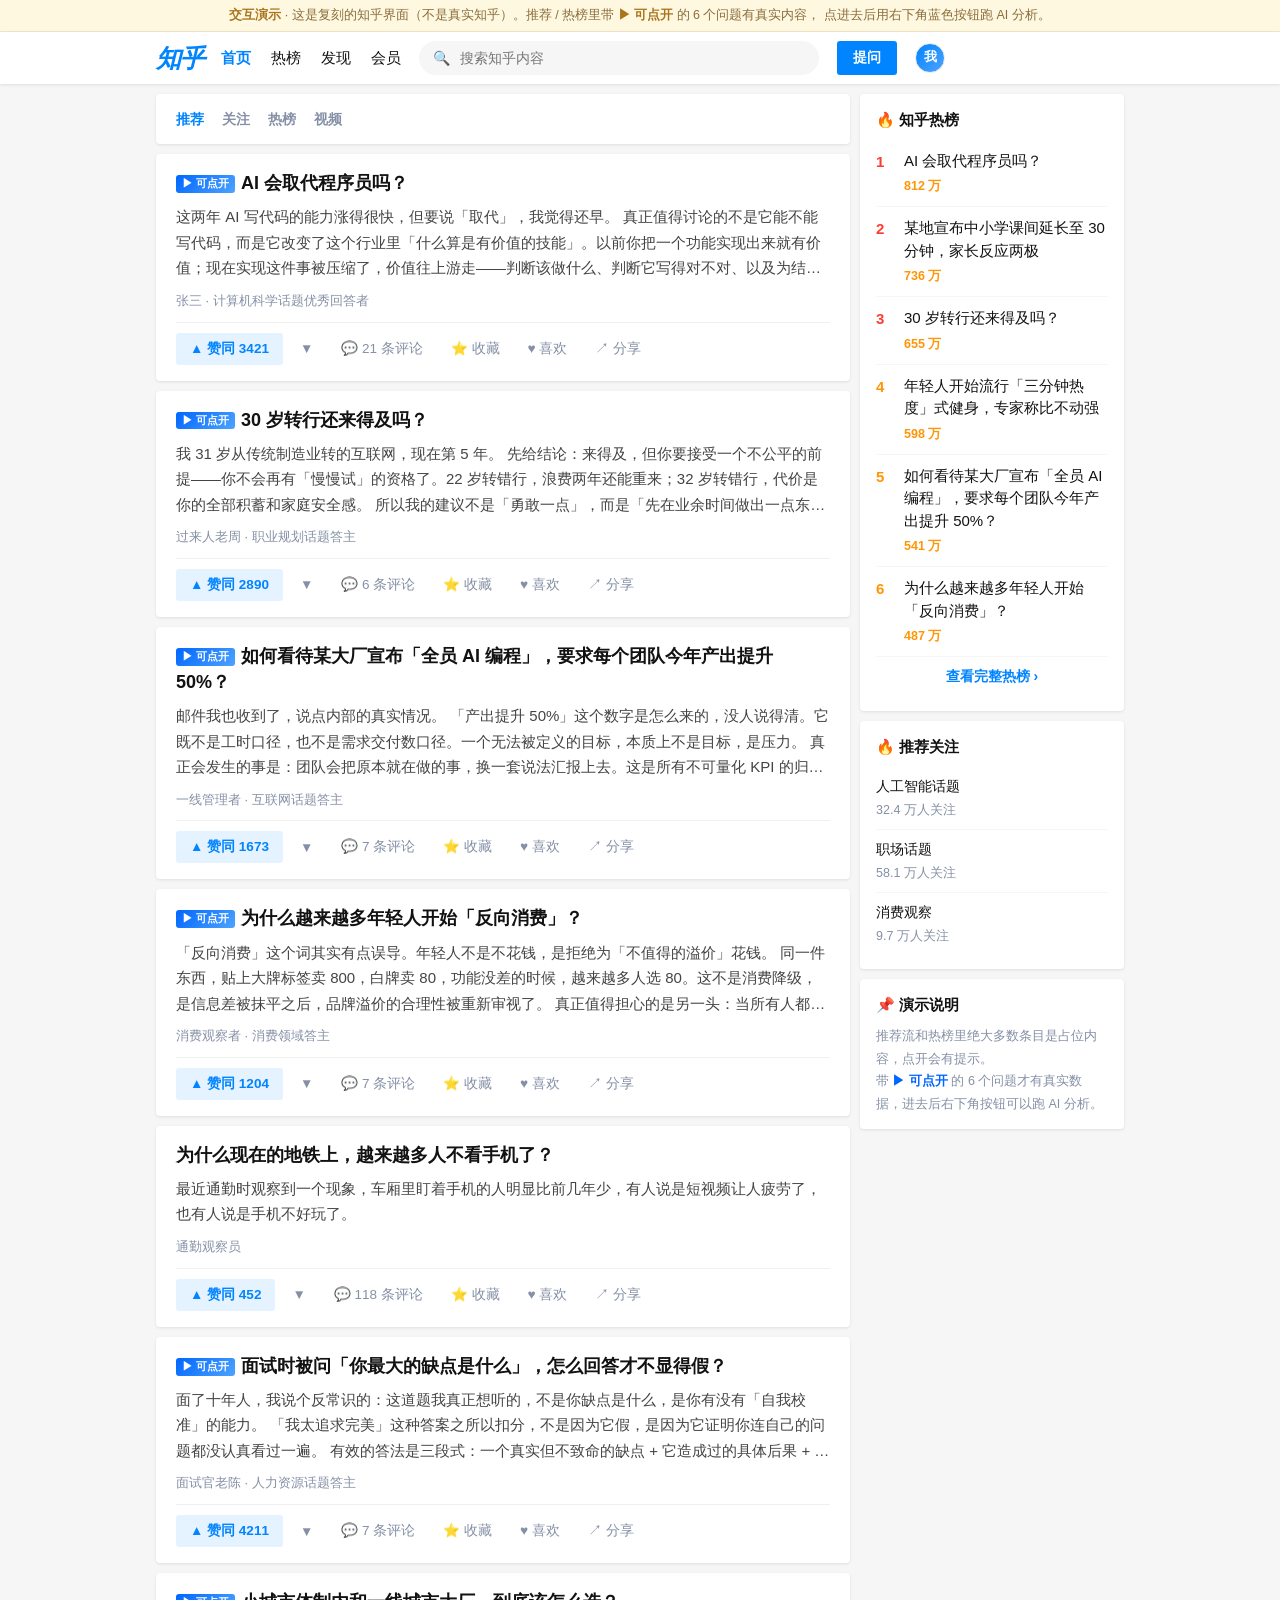
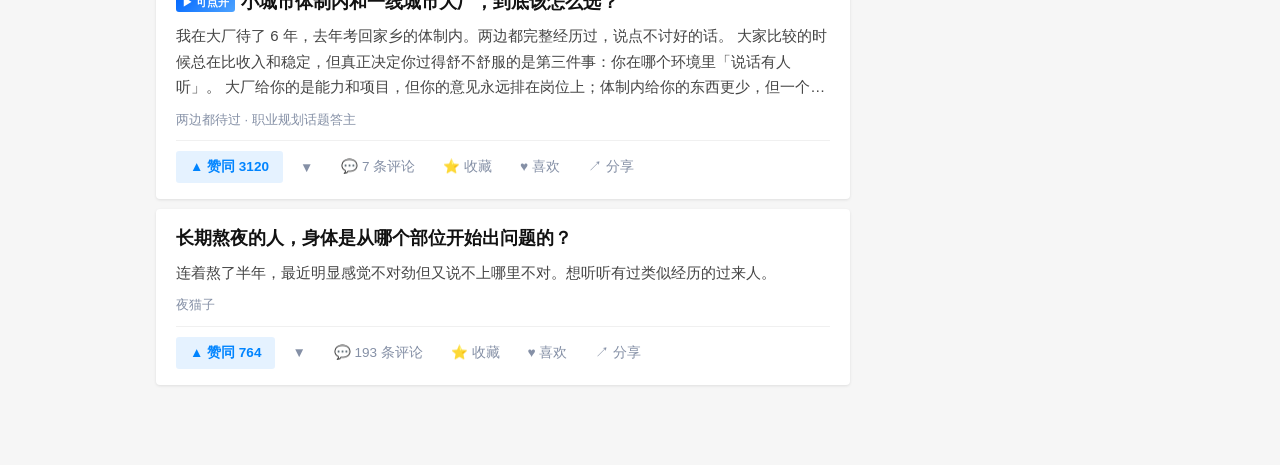
==== backend/demo.html @ 8d7162e5 "犀利评手 · 知乎评论攻防台 浏览器扩展 + FastAPI 后端：在知乎页面上逐条分析评论的立场/意思/推理链/逻辑漏洞， 并给出立场比例条、争论焦点、相关帖子推荐、思维导图、写评论实时润色。  -" ====
<!DOCTYPE html>
<!--
  ⚔️ 犀利评手 · 线上 Demo（复刻知乎界面）

  这一页同时干两件事，别搞混：

  1) 【交作品的公网 Demo】评委不用装扩展，打开链接就能点。
     页面自带全部样式和按钮，右下角 FAB 是五个功能的入口。
  2) 【本地联调的靶子】DOM 结构照着真知乎搭（CommentItem / data-id /
     RichContent / QuestionHeader-title），让扩展抓取走真知乎同一条路径。

  ★ 接口走同源相对路径（API = ""）★
     本地  http://localhost:8000/demo
     线上  https://你的域名/demo
     同一份代码，换域名不用改。

  ★ 结构 ★
     导航栏 → 路由：#/ 推荐  #/hot 热榜  #/discover 发现  #/vip 会员  #/q/<id> 详情
     推荐流和热榜里绝大多数条目是「演示桩」，点开会提示；
     只有 3 条（带 ▶ 标）有真实内容，能跑完整的 AI 分析流程。

  部署见「使用说明.md · 十二、把 Demo 挂到公网」。
-->
<html lang="zh-CN">
<head>
<meta charset="utf-8">
<meta name="viewport" content="width=device-width, initial-scale=1">
<title>知乎 - 有问题，就会有答案</title>
<style>
/* ═══════════════ 基础 ═══════════════ */
*{box-sizing:border-box}
body{margin:0;background:#f6f6f6;color:#121212;
  font:15px/1.6 -apple-system,BlinkMacSystemFont,"Helvetica Neue","PingFang SC","Microsoft YaHei",sans-serif}
a{color:inherit;text-decoration:none}
button{font-family:inherit}
::selection{background:#d6e8ff}

/* ═══════════════ 演示横幅 ═══════════════ */
.demo-banner{background:#fff8e1;color:#8a6d3b;font-size:12.5px;padding:6px 16px;
  border-bottom:1px solid #f0e6c8;text-align:center;line-height:1.5}
.demo-banner b{color:#a9741b}

/* ═══════════════ 顶部导航 ═══════════════ */
.zh-nav{position:sticky;top:0;z-index:900;background:#fff;box-shadow:0 1px 3px rgba(18,18,18,.1)}
.zh-nav-in{max-width:1000px;margin:0 auto;height:52px;display:flex;align-items:center;gap:18px;padding:0 16px}
.zh-logo{font-size:25px;font-weight:800;color:#0084ff;letter-spacing:-1.5px;cursor:pointer;
  font-style:italic;flex:0 0 auto;user-select:none}
.zh-tabs{display:flex;gap:20px;font-size:15px;flex:0 0 auto}
.zh-tabs a{color:#121212;padding:2px 0;cursor:pointer;white-space:nowrap}
.zh-tabs a:hover{color:#0084ff}
.zh-tabs a.on{color:#0084ff;font-weight:600}
.zh-search{flex:1 1 auto;max-width:400px;display:flex;align-items:center;gap:8px;
  background:#f6f6f6;border-radius:999px;padding:0 14px;height:34px;min-width:0}
.zh-search input{border:none;background:none;outline:none;flex:1;font-size:14px;
  font-family:inherit;min-width:0;color:#121212}
.zh-search .zh-mag{color:#8590a6;font-size:14px;flex:0 0 auto}
.zh-ask{flex:0 0 auto;padding:0 16px;height:34px;border:none;border-radius:3px;
  background:#0084ff;color:#fff;font-size:14px;font-weight:600;cursor:pointer}
.zh-ask:hover{background:#0077e6}
.zh-me{flex:0 0 auto;width:30px;height:30px;border-radius:50%;border:1px solid #ebebeb;
  background:linear-gradient(135deg,#0084ff,#4da3ff);color:#fff;font-size:13px;font-weight:600;
  display:flex;align-items:center;justify-content:center;cursor:pointer}

/* ═══════════════ 两栏布局 ═══════════════ */
.zh-main{max-width:1000px;margin:10px auto 70px;display:flex;gap:10px;
  padding:0 16px;align-items:flex-start}
.zh-content{flex:0 0 694px;max-width:694px;min-width:0}
.zh-side{flex:1 1 auto;min-width:0;position:sticky;top:62px}
@media(max-width:900px){
  .zh-main{flex-direction:column;padding:0 10px;margin-top:8px}
  .zh-content{flex:1 1 auto;max-width:none;width:100%}
  .zh-side{position:static;width:100%}
  .zh-tabs{display:none}
  .zh-search{max-width:none}
}

/* ═══════════════ 通用卡片 ═══════════════ */
.zh-card{background:#fff;border-radius:4px;box-shadow:0 1px 3px rgba(18,18,18,.1);
  margin-bottom:10px;overflow:hidden}
.zh-card-pad{padding:16px 20px}

/* ═══════════════ 问题详情头 ═══════════════ */
.zh-qhead{padding:20px 22px}
.QuestionHeader-title{margin:0;font-size:22px;font-weight:600;line-height:1.4}
.zh-qtags{margin-top:12px;display:flex;gap:8px;flex-wrap:wrap;align-items:center}
.zh-tag{background:#eef3f9;color:#4a7ab5;font-size:12px;padding:3px 9px;border-radius:3px;
  cursor:pointer}
.zh-tag:hover{background:#e2ecf8}
.zh-qbtns{margin-top:16px;display:flex;gap:10px;align-items:center;flex-wrap:wrap}
.zh-btn-blue{background:#0084ff;color:#fff;border:none;border-radius:3px;
  padding:8px 18px;font-size:14px;font-weight:600;cursor:pointer}
.zh-btn-blue:hover{background:#0077e6}
.zh-btn-ghost{background:rgba(0,132,255,.1);color:#0084ff;border:1px solid #0084ff;
  border-radius:3px;padding:8px 18px;font-size:14px;font-weight:600;cursor:pointer}
.zh-btn-ghost:hover{background:rgba(0,132,255,.18)}
.zh-btn-plain{background:#fff;color:#8590a6;border:1px solid #ebebeb;border-radius:3px;
  padding:8px 18px;font-size:14px;cursor:pointer}
.zh-bar{display:flex;gap:18px;margin-top:14px;padding-top:12px;border-top:1px solid #f0f0f0;
  font-size:13px;color:#8590a6;flex-wrap:wrap}
.zh-bar b{color:#121212;font-weight:600}

/* ═══════════════ 回答 ═══════════════ */
.zh-author{display:flex;align-items:center;gap:9px}
.zh-a-avatar{width:38px;height:38px;border-radius:50%;flex:0 0 38px;
  background:linear-gradient(135deg,#0084ff,#4da3ff);color:#fff;
  display:flex;align-items:center;justify-content:center;font-weight:600;font-size:15px}
.zh-a-meta{min-width:0}
.zh-a-name{font-size:15px;font-weight:600;color:#444}
.zh-a-badge{font-size:12px;color:#8590a6;margin-top:1px}
.RichContent{margin-top:14px;font-size:15px;line-height:1.85;color:#121212;white-space:pre-wrap}
.zh-actions{display:flex;gap:6px;margin-top:16px;align-items:center;flex-wrap:wrap}
.zh-vote{background:rgba(0,132,255,.1);color:#0084ff;font-weight:600;border:none;
  border-radius:3px;padding:7px 14px;cursor:pointer;font-size:14px}
.zh-vote.on{background:#0084ff;color:#fff}
.zh-vote-down{background:rgba(0,132,255,.1);color:#0084ff;border:none;border-radius:3px;
  padding:7px 10px;cursor:pointer;font-size:14px}
.zh-act{background:none;border:none;color:#8590a6;font-size:14px;cursor:pointer;
  padding:7px 11px;border-radius:3px}
.zh-act:hover{background:#f6f6f6;color:#175199}
.zh-cmt-count{font-size:13px;color:#8590a6;margin-top:14px;padding-top:12px;
  border-top:1px solid #f0f0f0;font-weight:600}

/* ═══════════════ 评论（对齐真知乎 DOM，扩展靠这些类名抓取） ═══════════════ */
.CommentList{margin-top:2px}
.CommentItem{padding:12px 0;border-bottom:1px solid #f6f6f6}
.CommentItem:last-child{border-bottom:none}
.CommentItem-inner{display:flex;gap:10px}
.CommentItem-avatar{width:32px;height:32px;border-radius:50%;flex:0 0 32px;
  background:#e0e6ef;color:#8590a6;font-size:13px;
  display:flex;align-items:center;justify-content:center}
.CommentItem-main{flex:1;min-width:0}
.CommentItem-author{font-size:14px;font-weight:600;color:#444}
.CommentItem-text{margin-top:4px;color:#1a1a1a;word-break:break-word;line-height:1.7}
.CommentItem-footer{margin-top:6px;font-size:13px;color:#8590a6;display:flex;
  gap:16px;align-items:center}
.CommentItem-like{background:none;border:none;padding:0;cursor:pointer;color:#8590a6;
  font-size:13px}
.CommentItem-like:hover{color:#0084ff}

/* ═══════════════ 侧栏 ═══════════════ */
.zh-side-card{background:#fff;border-radius:4px;box-shadow:0 1px 3px rgba(18,18,18,.1);
  padding:14px 16px;margin-bottom:10px}
.zh-side-title{font-size:15px;font-weight:600;margin-bottom:8px;display:flex;
  align-items:center;gap:6px}
.zh-side-item{padding:9px 0;border-bottom:1px solid #f6f6f6;cursor:pointer;
  font-size:14px;line-height:1.55}
.zh-side-item:last-child{border-bottom:none}
.zh-side-item:hover{color:#0084ff}
.zh-side-sub{font-size:12.5px;color:#8590a6;margin-top:3px}
.zh-rank{display:inline-block;width:20px;font-weight:700;color:#ff9607;flex:0 0 20px}
.zh-rank.top{color:#ff3b30}
.zh-hot-row{display:flex;gap:8px;padding:10px 0;border-bottom:1px solid #f6f6f6;
  cursor:pointer;align-items:flex-start}
.zh-hot-row:last-child{border-bottom:none}
.zh-hot-row:hover .zh-hot-title{color:#0084ff}
.zh-hot-title{font-size:15px;line-height:1.5;color:#121212}
.zh-hot-meta{font-size:12.5px;color:#8590a6;margin-top:4px}
.zh-hot-heat{color:#ff9607;font-weight:600}

/* ═══════════════ 推荐流卡片 ═══════════════ */
.feed-title{font-size:18px;font-weight:600;line-height:1.45;margin:0 0 8px;cursor:pointer;
  display:block}
.feed-title:hover{color:#175199}
.feed-excerpt{font-size:15px;line-height:1.7;color:#444;margin:0 0 10px;
  display:-webkit-box;-webkit-line-clamp:3;-webkit-box-orient:vertical;overflow:hidden}
.feed-author{font-size:13px;color:#8590a6;margin-bottom:10px}
.feed-actions{display:flex;gap:6px;align-items:center;flex-wrap:wrap;
  border-top:1px solid #f0f0f0;padding-top:10px}
.feed-actions .zh-act,.feed-actions .zh-vote{font-size:13.5px}
.zh-badge-live{display:inline-block;font-size:11px;font-weight:700;color:#fff;
  background:linear-gradient(135deg,#0066ff,#4da3ff);border-radius:3px;
  padding:1px 6px;margin-right:6px;vertical-align:2px}

/* ═══════════════ 发现 / 会员 ═══════════════ */
.disc-grid{display:grid;grid-template-columns:1fr 1fr;gap:10px}
@media(max-width:900px){.disc-grid{grid-template-columns:1fr}}
.disc-item{background:#fff;border-radius:4px;box-shadow:0 1px 3px rgba(18,18,18,.1);
  padding:16px 18px}
.disc-item h3{margin:0 0 8px;font-size:16px;font-weight:600}
.disc-item p{margin:0;font-size:13.5px;color:#8590a6;line-height:1.6}
.vip-banner{background:linear-gradient(120deg,#2b2b33,#4a4a58);color:#f5d9a0;
  border-radius:4px;padding:24px 26px;margin-bottom:10px;
  box-shadow:0 1px 3px rgba(18,18,18,.1)}
.vip-banner h2{margin:0 0 8px;font-size:20px;font-weight:700;letter-spacing:1px}
.vip-banner p{margin:0;font-size:13.5px;color:#c9c9d4;line-height:1.7}

/* ═══════════════ 空态 / 提示 ═══════════════ */
.zh-empty{background:#fff;border-radius:4px;box-shadow:0 1px 3px rgba(18,18,18,.1);
  padding:40px 24px;text-align:center;color:#8590a6;font-size:14px;line-height:1.8}
.zh-empty b{display:block;font-size:16px;color:#121212;margin-bottom:8px}
#zh-toast{position:fixed;left:50%;bottom:96px;transform:translateX(-50%) translateY(10px);
  background:rgba(18,18,18,.88);color:#fff;font-size:13.5px;line-height:1.6;
  padding:11px 18px;border-radius:8px;z-index:2147483600;max-width:min(560px,90vw);
  opacity:0;pointer-events:none;transition:opacity .2s,transform .2s;text-align:center}
#zh-toast.show{opacity:1;transform:translateX(-50%) translateY(0)}

/* ═══════════════ AI 诊断卡（争论焦点 + 立场比例条 + 相关帖子） ═══════════════ */
.zx-diagnosis{background:#fff;border-radius:4px;box-shadow:0 1px 3px rgba(18,18,18,.1);
  padding:16px 20px;margin-bottom:10px;font-size:13.5px;color:#1a1a1a;line-height:1.7}
.zx-diag-head{display:flex;align-items:center;gap:8px;font-weight:700;color:#0066ff;
  margin-bottom:10px;flex-wrap:wrap}
.zx-ai-chip{font-size:10px;font-weight:700;color:#fff;
  background:linear-gradient(135deg,#0066ff,#4da3ff);border-radius:4px;padding:2px 6px}
.zx-src{font-size:11px;font-weight:700;padding:1px 9px;border-radius:999px;
  background:#f0f0f0;color:#8590a6}
.zx-src.live{background:#e7f8f0;color:#0fa968}
.zx-src.mock{background:#fef4e6;color:#f59e0b}
.zx-src.cache{background:#ecf3ff;color:#0066ff}
.zx-core{background:#ecf3ff;border-radius:8px;padding:11px 13px;font-size:13.5px;
  line-height:1.7;color:#121212}
.zx-stance-bar{margin:12px 0 4px}
.zx-stance-bar-in{display:flex;height:16px;border-radius:8px;overflow:hidden;background:#eee}
.zx-stance-seg{height:100%;transition:width .5s ease}
.zx-stance-seg.agree{background:#0fa968}
.zx-stance-seg.neutral{background:#f59e0b}
.zx-stance-seg.oppose{background:#ef4444}
.zx-stance-labels{display:flex;justify-content:space-between;font-size:12px;
  color:#666;margin-top:6px}
.zx-progress{font-size:12.5px;color:#8590a6;margin-top:10px}
.zx-related{margin-top:12px;border-top:1px dashed #d8e6ff;padding-top:10px}
.zx-related-title{font-size:12.5px;font-weight:700;color:#0066ff;margin-bottom:6px}
.zx-related-item{font-size:13px;line-height:1.6;margin:5px 0}
.zx-related-item a{color:#0066ff}
.zx-related-item span{color:#8590a6}
.zx-err{color:#b91c1c;font-size:13px;margin-top:8px;line-height:1.7}

/* ═══════════════ 评论下的分析卡 ═══════════════ */
.zx-host{margin-top:8px}
.zx-card{background:#f4f8ff;border:1px solid #e0ecff;border-left:3px solid #0066ff;
  border-radius:8px;padding:11px 13px;font-size:13px;color:#1a1a1a;line-height:1.6;
  animation:zx-in .28s ease}
@keyframes zx-in{from{opacity:0;transform:translateY(-4px)}to{opacity:1;transform:none}}
.zx-card-head{display:flex;align-items:center;gap:8px;margin-bottom:7px}
.zx-brand{font-size:12px;font-weight:700;color:#0066ff}
.zx-stance{margin-left:auto;font-size:11px;font-weight:700;padding:2px 9px;
  border-radius:999px;white-space:nowrap}
.zx-stance.agree{background:#e7f8f0;color:#0fa968}
.zx-stance.oppose{background:#fdeceb;color:#ef4444}
.zx-stance.neutral{background:#fef4e6;color:#f59e0b}
.zx-block{background:#f5f9ff;border:1px solid #e0ecff;border-radius:7px;
  padding:7px 10px;margin-bottom:6px}
.zx-block-row{font-size:12.5px;color:#444;line-height:1.6}
.zx-block-row b{color:#1e6fff;font-size:11px;margin-right:6px}
.zx-flaws{border:1px solid #ffd9d9;background:#fff6f6;border-radius:7px;
  padding:8px 10px;margin-top:2px}
.zx-flaws-title{font-size:11px;font-weight:700;color:#ef4444;letter-spacing:1px;
  margin-bottom:5px}
.zx-flaw{display:flex;gap:8px;align-items:flex-start;margin:4px 0;font-size:12px}
.zx-flaw-badge{flex:0 0 auto;font-weight:700;color:#ef4444;background:#ffe3e3;
  border:1px solid #ffc9c9;border-radius:6px;padding:0 7px;font-size:11px;
  line-height:1.8;white-space:nowrap}
.zx-flaw-desc{color:#b91c1c;line-height:1.6}

/* ═══════════════ 悬浮 FAB（五个功能收成一个，展开式） ═══════════════ */
#zx-fab{position:fixed;right:22px;bottom:22px;z-index:2147483000}
#zx-fab-main{width:58px;height:58px;border-radius:50%;border:none;
  background:linear-gradient(135deg,#0066ff,#4da3ff);color:#fff;font-size:23px;
  cursor:pointer;box-shadow:0 6px 22px rgba(0,102,255,.45);line-height:1;
  transition:transform .2s}
#zx-fab-main:hover{transform:scale(1.06)}
#zx-fab.open #zx-fab-main{transform:rotate(45deg)}
#zx-fab-menu{position:absolute;right:2px;bottom:70px;display:none;
  flex-direction:column;gap:9px;align-items:flex-end}
#zx-fab.open #zx-fab-menu{display:flex}
.zx-fab-item{border:none;border-radius:20px;padding:10px 17px;font-size:13.5px;
  font-weight:600;color:#fff;cursor:pointer;white-space:nowrap;
  box-shadow:0 4px 14px rgba(0,0,0,.22)}
.zx-fab-item:disabled{opacity:.6;cursor:default}
.zx-fab-item.b1{background:#0066ff}
.zx-fab-item.b2{background:#00897b}
.zx-fab-item.b3{background:#7c4dff}
.zx-fab-item.b4{background:#e65100}

/* ═══════════════ 右侧抽屉（思维导图 / 写评论 / 故事） ═══════════════ */
.zx-drawer{position:fixed;top:0;right:0;width:440px;max-width:100vw;height:100vh;background:#fff;
  z-index:2147483001;box-shadow:-4px 0 24px rgba(0,0,0,.16);overflow-y:auto;
  padding:18px;box-sizing:border-box;font-size:13.5px;color:#1a1a1a;line-height:1.65}
@media(max-width:520px){.zx-drawer{width:100vw}}
.zx-drawer-mask{position:fixed;inset:0;background:rgba(0,0,0,.28);z-index:2147483000}
.zr-head{display:flex;align-items:center;gap:8px;font-size:15.5px;font-weight:700;
  color:#0066ff;margin-bottom:12px}
.zr-close{margin-left:auto;background:none;border:none;font-size:21px;cursor:pointer;
  color:#999;line-height:1}
.zr-count{color:#8590a6;font-size:12.5px;margin-bottom:10px}
.zr-draft{width:100%;min-height:110px;border:1px solid #ebebeb;border-radius:8px;
  padding:11px;font-size:13.5px;box-sizing:border-box;font-family:inherit;
  line-height:1.7;outline:none;resize:vertical}
.zr-draft:focus{border-color:#0084ff}
.zr-bar{display:flex;align-items:center;gap:10px;margin:9px 0;font-size:12.5px;
  color:#8590a6}
.zr-verdict{background:#ecf3ff;border-radius:7px;padding:10px 12px;margin-bottom:8px}
.zr-p-flaw{border:1px solid #ffd9d9;background:#fff6f6;border-radius:7px;
  padding:9px 11px;margin-bottom:7px;font-size:13px}
.zr-pf-name{font-weight:700;color:#ef4444}
.zr-pf-claim{color:#b91c1c;margin:3px 0}
.zr-pf-why{color:#444}
.zr-p-rewrite{background:#e7f8f0;border:1px solid #bfe9d5;border-radius:7px;
  padding:11px 13px;color:#14532d;line-height:1.75}
.zr-copy{margin-left:8px;background:#fff;border:1px solid #bfe9d5;border-radius:6px;
  cursor:pointer;padding:2px 10px;font-size:12px;color:#0fa968}
.zr-item{padding:11px 0;border-bottom:1px solid #f0f0f0;cursor:pointer}
.zr-item:last-child{border-bottom:none}
.zr-item:hover .zr-item-t{color:#0066ff}
.zr-item-t{font-size:14px;font-weight:600;line-height:1.5}
.zr-item-d{font-size:12.5px;color:#8590a6;margin-top:4px;line-height:1.6}

/* ═══════════════ 思维导图（真·树，带连接线） ═══════════════ */
.zx-tree{margin-top:10px;font-size:13.5px}
.zx-tree ul{list-style:none;margin:0;padding-left:18px;position:relative}
.zx-tree > ul{padding-left:0}
.zx-tree li{position:relative;padding:4px 0 4px 18px}
.zx-tree > ul > li{padding-left:0}
.zx-tree li::before{content:"";position:absolute;left:0;top:0;bottom:0;
  border-left:1px solid #cfe0ff}
.zx-tree li:last-child::before{bottom:auto;height:18px}
.zx-tree li::after{content:"";position:absolute;left:0;top:18px;width:14px;
  border-top:1px solid #cfe0ff}
.zx-tree > ul > li::before,.zx-tree > ul > li::after{display:none}
.zx-node{display:inline-block;background:#f4f8ff;border:1px solid #e0ecff;
  border-radius:6px;padding:3px 10px;line-height:1.6;color:#1a1a1a}
.zx-node.root{background:linear-gradient(135deg,#0066ff,#4da3ff);color:#fff;
  border:none;font-weight:700;padding:6px 14px;border-radius:8px;font-size:14.5px}
.zx-node.l1{background:#ecf3ff;border-color:#cfe0ff;font-weight:600;color:#12508f}
</style>
</head>
<body>

<div class="demo-banner">
  <b>交互演示</b> · 这是复刻的知乎界面（不是真实知乎）。推荐 / 热榜里带 <b>▶ 可点开</b> 的 6 个问题有真实内容，
  点进去后用右下角蓝色按钮跑 AI 分析。
</div>

<nav class="zh-nav">
  <div class="zh-nav-in">
    <div class="zh-logo" id="zh-logo">知乎</div>
    <div class="zh-tabs" id="zh-tabs">
      <a data-route="#/">首页</a>
      <a data-route="#/hot">热榜</a>
      <a data-route="#/discover">发现</a>
      <a data-route="#/vip">会员</a>
    </div>
    <div class="zh-search">
      <span class="zh-mag">🔍</span>
      <input id="zh-q" placeholder="搜索知乎内容" autocomplete="off">
    </div>
    <button class="zh-ask" id="zh-ask">提问</button>
    <div class="zh-me" title="演示账号">我</div>
  </div>
</nav>

<div class="zh-main">
  <div class="zh-content" id="zh-content"></div>
  <aside class="zh-side" id="zh-side"></aside>
</div>

<div id="zx-fab" hidden>
  <div id="zx-fab-menu">
    <button class="zx-fab-item b1" id="zx-act-analyze">⚔️ 分析这个帖子的评论</button>
    <button class="zx-fab-item b3" id="zx-act-polish">✍️ 写评论 · 实时润色</button>
    <button class="zx-fab-item b2" id="zx-act-mindmap">🧠 正文转思维导图</button>
    <button class="zx-fab-item b4" id="zx-act-story">📚 知乎故事 / 知识</button>
  </div>
  <button id="zx-fab-main" title="犀利评手">✚</button>
</div>

<div id="zh-toast"></div>

<script>
/* ═══════════════════════════════════════════════════════════════
   犀利评手 · Demo 前端（纯静态，不依赖浏览器扩展）
   ═══════════════════════════════════════════════════════════════ */
(function () {
  // 同源相对路径 —— 本地 http://localhost:8000/demo 和公网部署后都不用改
  const API = "";

  function esc(s) { const d = document.createElement("div"); d.textContent = s == null ? "" : String(s); return d.innerHTML; }

  let toastTimer = null;
  function toast(msg, ms) {
    const t = document.getElementById("zh-toast");
    t.innerHTML = msg;
    t.classList.add("show");
    clearTimeout(toastTimer);
    toastTimer = setTimeout(() => t.classList.remove("show"), ms || 3200);
  }

  /* ═══════════ 数据 ═══════════ */

  // 三个「真的有内容」的问题。评论写作 [作者, 正文, 赞数]
  const QUESTIONS = {
    q1: {
      title: "AI 会取代程序员吗？",
      topics: ["计算机", "人工智能", "职业发展"],
      followers: "1.2 万",
      views: "18.7 万",
      answers: [
        {
          id: "a1", author: "张三", avatar: "张", badge: "计算机科学话题优秀回答者",
          likes: 3421,
          content: "这两年 AI 写代码的能力涨得很快，但要说「取代」，我觉得还早。\n\n真正值得讨论的不是它能不能写代码，而是它改变了这个行业里「什么算是有价值的技能」。以前你把一个功能实现出来就有价值；现在实现这件事被压缩了，价值往上游走——判断该做什么、判断它写得对不对、以及为结果负责。\n\n所以我的结论是：被取代的不是程序员，是「只负责把需求翻译成代码」这个岗位形态。",
          comments: [
            ["李工程师", "AI 就是个提效工具，程序员的价值会从写代码转向做架构和判断。会用它的人不会被淘汰，拒绝用的人才会。", 213],
            ["老王", "扯淡。我们团队用了半年，AI 只能写写样板代码，稍微复杂一点的业务逻辑就开始胡说八道，每次都要人工兜底，反而更慢。", 187],
            ["陈某某", "我觉得关键不是会不会取代，而是初级岗位会先消失。以前招 5 个初级，现在招 1 个能指挥 AI 的。", 156],
            ["数据派", "某机构 2025 年的报告说，用了 AI 的团队平均产出提升 26%，但同时代码返工率上升了 11%。这组数字比吵架有用。", 142],
            ["路人甲", "程序员就是矫情，当年计算器出来的时候算盘师傅也这么喊，现在谁还记得算盘？", 98],
            ["怀疑论者", "说 AI 取代程序员的，基本都是卖课的。真正在一线的人根本没时间发帖，都在改 bug。", 88],
            ["十二年后端", "我做了 12 年后端，说句掏心窝的话：AI 最可怕的不是写代码，是它让管理层觉得「不需要那么多人了」。我们组今年 HC 直接砍半。", 76],
            ["冷静一下", "楼上的担心是有道理的，但 HC 砍半跟 AI 关系不大吧，大环境本来就是降本增效，AI 只是个好用的借口。", 64],
            ["应届生小张", "作为一个刚毕业的人，我确实焦虑。投了 200 份简历没回音，看到这个帖子更慌了。", 52],
            ["教育观察", "这个话题其实应该放到教育层面聊——如果 AI 能做初级工作，那大学还该不该教那些基础语法？", 41],
            ["一线搬砖", "补充一个数据点：我们公司上 Copilot 之后，写代码是快了，但 code review 的时间反而涨了，因为要花更多精力看它有没有埋坑。", 37],
            ["并发老哥", "AI 写不了并发，这是硬伤。真出线上问题的时候，它给的那些方案一个都不能用，还得人来扛。", 29],
            ["附议", "楼上说得对，工具就是工具。", 12],
            ["谁的代码不是抄的", "笑死，谁的代码不是抄的？AI 抄得比人快而已，凭什么说它不行。", 8],
            ["老油条", "说白了，还是看老板想不想裁人。AI 只是给了个由头，想裁的总能找到理由。", 5],
          ],
        },
        {
          id: "a2", author: "李四", avatar: "李", badge: "互联网行业从业者",
          likes: 876,
          content: "补充一个被忽略的角度：AI 对程序员的冲击是不均匀的。\n\n写 CRUD、写胶水代码、写单元测试这一类「规格明确」的活，确实在被快速吃掉。但排查线上问题、做技术选型、跟产品吵架这三件事，AI 目前一点脾气都没有。\n\n所以与其焦虑「会不会被取代」，不如看看自己每天的时间花在这两类事上各占多少。",
          comments: [
            ["架构师老赵", "同意「不均匀」这个说法。我们组现在招人的标准已经变了，不太看你会不会写某个框架，看你能不能把一个模糊需求拆清楚。", 89],
            ["小透明", "排查线上问题 AI 真的不行吗？我最近用 AI 分析日志挺顺的。", 42],
            ["运维老兵", "日志分析是模式匹配，那是 AI 强项。但「这个报警该不该半夜叫醒人」这种判断它做不了，因为它不承担后果。", 61],
            ["产品经理甲", "看到「跟产品吵架」被点名了，笑不出来。", 133],
            ["刚转行的", "那像我这种半路出家、基础不牢的，是不是等于被判死刑了。", 27],
            ["夜校学生", "楼上的别慌，我 32 岁转的行，现在第二年。工具变了而已，逻辑思维和脸皮厚度才是硬通货。", 55],
          ],
        },
      ],
    },

    q2: {
      title: "为什么越来越多年轻人开始「反向消费」？",
      topics: ["消费", "社会现象", "年轻人"],
      followers: "8734",
      views: "9.2 万",
      answers: [
        {
          id: "b1", author: "消费观察者", avatar: "消", badge: "消费领域答主",
          likes: 1204,
          content: "「反向消费」这个词其实有点误导。年轻人不是不花钱，是拒绝为「不值得的溢价」花钱。\n\n同一件东西，贴上大牌标签卖 800，白牌卖 80，功能没差的时候，越来越多人选 80。这不是消费降级，是信息差被抹平之后，品牌溢价的合理性被重新审视了。\n\n真正值得担心的是另一头：当所有人都在比价，愿意为设计、为品质多付钱的人变少，创新就没人为它买单了。",
          comments: [
            ["月光族代表", "说白了就是没钱。别把被迫省钱包装成理性选择，我要是年入百万我也想买什么买什么。", 342],
            ["理性派", "不完全同意。我年收入还行，但确实不买名牌包了，因为发现背出去也没人在意。溢价买的是自我感觉，这几年这东西贬值了。", 198],
            ["品牌策划", "作为从业者说一句：溢价的支撑是「别人认」，一旦社交场景变少，溢价立刻崩。所以不是年轻人变了，是场景没了。", 156],
            ["小城青年", "我们这儿的反向消费是反向的：越是小地方越看重牌子，反而是大城市的人穿得随便。", 121],
            ["实习生小林", "刚工作那年买了个大牌包，吃了一个月泡面。现在想想挺后悔的，但当时觉得那是融入同事的入场券。", 88],
            ["经济学家迷", "这其实就是典型的「凡勃伦商品」失效。经济下行期，炫耀性消费的收益下降得比成本快。", 63],
            ["怀疑一切", "楼上动不动就搬概念。有没有可能就是单纯大家兜里钱少了？", 41],
          ],
        },
      ],
    },

    q3: {
      title: "30 岁转行还来得及吗？",
      topics: ["职业发展", "转行", "职场"],
      followers: "2.1 万",
      views: "35.6 万",
      answers: [
        {
          id: "c1", author: "过来人老周", avatar: "周", badge: "职业规划话题答主",
          likes: 2890,
          content: "我 31 岁从传统制造业转的互联网，现在第 5 年。\n\n先给结论：来得及，但你要接受一个不公平的前提——你不会再有「慢慢试」的资格了。22 岁转错行，浪费两年还能重来；32 岁转错行，代价是你的全部积蓄和家庭安全感。\n\n所以我的建议不是「勇敢一点」，而是「先在业余时间做出一点东西，用它换到第一个机会，再辞职」。顺序反了，大概率变成事故。",
          comments: [
            ["焦虑的三十岁", "道理都懂，但业余时间做东西真的好难，每天下班就十点了。", 176],
            ["两个娃的爸", "已婚已育的更要慎重。我当年裸辞转行，家里经济断了一年，现在回头看不后悔但绝不敢再选一次。", 214],
            ["HR 视角", "从招聘方说个实话：30 岁转行的简历，我们看的是「你为新方向已经做了什么」，不是「你有多想转」。有作品、有项目，门槛就低很多。", 302],
            ["刚被裁的", "所以现在这行情，转行是不是得更谨慎了。", 95],
            ["乐观派", "我 35 转的，现在挺好。别把年龄当借口，很多人是拿年龄掩饰自己一直没行动。", 88],
            ["反向鸡汤", "楼上的幸存者偏差有点重。你成功了不代表这条路对多数人成立，尤其是背着房贷的人。", 143],
          ],
        },
      ],
    },

    q4: {
      title: "如何看待某大厂宣布「全员 AI 编程」，要求每个团队今年产出提升 50%？",
      topics: ["互联网", "人工智能", "企业管理"],
      followers: "1.6 万",
      views: "24.3 万",
      answers: [
        {
          id: "d1", author: "一线管理者", avatar: "管", badge: "互联网话题答主",
          likes: 1673,
          content: "邮件我也收到了，说点内部的真实情况。\n\n「产出提升 50%」这个数字是怎么来的，没人说得清。它既不是工时口径，也不是需求交付数口径。一个无法被定义的目标，本质上不是目标，是压力。\n\n真正会发生的事是：团队会把原本就在做的事，换一套说法汇报上去。这是所有不可量化 KPI 的归宿。\n\n我不是反对用 AI，我是反对把管理问题写成技术问题。",
          comments: [
            ["打工人丙", "「一个无法被定义的目标，本质上不是目标，是压力」这句我要抄下来。", 421],
            ["中层挣扎", "作为被夹在中间的人说一句：上面要数字，下面要喘气，最后只能我自己编。这个制度最消耗的就是中层。", 318],
            ["技术乐观派", "也不用这么悲观吧。产出的口径定下来，认真用 AI 的团队确实能提不少，我们组试点三个月效果挺明显的。", 187],
            ["质疑者", "那你们组提升归因做过吗？到底是 AI 带来的，还是本来业务就有波峰？", 233],
            ["HR 小声说", "补充一个信息：这封邮件发出来的同一周，我们部门暂停了校招。所以这个「50%」是留着做裁员依据的。", 502],
            ["理性讨论", "楼上这个推论太快了。停招和提效要求可能只是同一个降本周期里的两件独立的事。", 96],
            ["前员工", "我去年从这家走的。这种口号式目标每两年一轮，每次的结果都是老人走一批、新人扛更多。", 158],
          ],
        },
      ],
    },

    q5: {
      title: "面试时被问「你最大的缺点是什么」，怎么回答才不显得假？",
      topics: ["求职", "面试", "职场"],
      followers: "3.4 万",
      views: "52.1 万",
      answers: [
        {
          id: "e1", author: "面试官老陈", avatar: "陈", badge: "人力资源话题答主",
          likes: 4211,
          content: "面了十年人，我说个反常识的：这道题我真正想听的，不是你缺点是什么，是你有没有「自我校准」的能力。\n\n「我太追求完美」这种答案之所以扣分，不是因为它假，是因为它证明你连自己的问题都没认真看过一遍。\n\n有效的答法是三段式：一个真实但不致命的缺点 + 它造成过的具体后果 + 你为此建立的对策。只要第三段是具体的机制而不是「我以后会注意」，这道题你就赢了。",
          comments: [
            ["求职小白", "那如果我真实的缺点就是致命的那种呢？比如拖延很严重。", 288],
            ["面试官老陈", "回复楼上的：那就说它具体影响过的那一小块，然后说你用什么外部约束兜住。面试不是忏悔，是证明你有办法跟自己的毛病共存。", 512],
            ["HR 视角", "补充：候选人说「我沟通不够主动」，我们反而会觉得可信。最怕的是答完这道题，你还是一个没有任何缺陷的人。", 341],
            ["被刷过三次", "我上次答「我有时候过于关注细节」，面试官直接问「举个例子」，我当时就卡住了。没有例子支撑的缺点全是套话。", 276],
            ["杠一下", "说得这么好听，那为什么还有那么多公司拿这道题筛人？本质上就是想要个「听话但别太平庸」的答案。", 189],
            ["刚拿到 offer", "我最后用的答法是：我不擅长在会议上临时被问数据，所以我养成了随身记指标的习惯。面试官点头了，然后拿到了。", 402],
            ["职场老油条", "这道题的标准答案只有一句：说一个你能改的，别说一个改不了的。", 167],
          ],
        },
      ],
    },

    q6: {
      title: "小城市体制内和一线城市大厂，到底该怎么选？",
      topics: ["职业选择", "公务员", "互联网"],
      followers: "2.8 万",
      views: "41.9 万",
      answers: [
        {
          id: "f1", author: "两边都待过", avatar: "两", badge: "职业规划话题答主",
          likes: 3120,
          content: "我在大厂待了 6 年，去年考回家乡的体制内。两边都完整经历过，说点不讨好的话。\n\n大家比较的时候总在比收入和稳定，但真正决定你过得舒不舒服的是第三件事：你在哪个环境里「说话有人听」。\n\n大厂给你的是能力和项目，但你的意见永远排在岗位上；体制内给你的东西更少，但一个 35 岁的人在那里说一句话，分量是实打实的。\n\n所以这不是钱的选择，是「你想在哪套评价体系里变老」的选择。",
          comments: [
            ["小城公务员", "「你想在哪套评价体系里变老」说得太准了。我回来三年，最大的变化是终于不焦虑年龄了。", 456],
            ["大厂 P7", "反过来讲，我认识回去的人里，后悔的比留下的多。落差不是钱，是周围人讨论的东西你完全不关心了。", 389],
            ["刚毕业的", "那像我这种还没进去的，是不是选哪个都错不了太多。", 134],
            ["过来人", "回复楼上：25 岁选错几乎没有成本，35 岁选错基本没有退路。这道题的答案跟年龄强相关。", 367],
            ["两地分居", "还有个没人提的变量：你另一半在哪。我身边因为这个问题散掉的比因为钱散掉的多。", 289],
            ["务实派", "别把它想成不可逆。先在大厂攒三年本金和技能，再回去考，这条路比直接回去稳得多。", 312],
            ["体制内十年", "这条我要泼点冷水：年龄限制卡得死，很多岗位 30 岁之后基本没机会了，「先攒几年再回」不是对所有岗位都成立。", 245],
          ],
        },
      ],
    },
  };

  // 能点开的 6 个问题（其余条目是演示桩）
  const REAL_IDS = ["q1", "q2", "q3", "q4", "q5", "q6"];

  // 推荐流：只有带 q 的那几条能点开，其余是演示桩
  const FEED = [
    { q: "q1" },
    { q: "q3" },
    { q: "q4" },
    { q: "q2" },
    { title: "为什么现在的地铁上，越来越多人不看手机了？",
      excerpt: "最近通勤时观察到一个现象，车厢里盯着手机的人明显比前几年少，有人说是短视频让人疲劳了，也有人说是手机不好玩了。",
      author: "通勤观察员", likes: 452, comments: 118 },
    { q: "q5" },
    { q: "q6" },
    { title: "长期熬夜的人，身体是从哪个部位开始出问题的？",
      excerpt: "连着熬了半年，最近明显感觉不对劲但又说不上哪里不对。想听听有过类似经历的过来人。",
      author: "夜猫子", likes: 764, comments: 193 },
  ];

  // 热榜
  const HOT = [
    { q: "q1", heat: "812 万", tag: "科技" },
    { title: "某地宣布中小学课间延长至 30 分钟，家长反应两极", heat: "736 万", tag: "教育" },
    { q: "q3", heat: "655 万", tag: "职场" },
    { title: "年轻人开始流行「三分钟热度」式健身，专家称比不动强", heat: "598 万", tag: "健康" },
    { q: "q4", heat: "541 万", tag: "科技" },
    { q: "q2", heat: "487 万", tag: "社会" },
    { title: "为什么电影越来越长了？平均时长十年涨了 18 分钟", heat: "452 万", tag: "影视" },
    { title: "一线城市房租连续三个月下降，房东开始主动降价", heat: "418 万", tag: "房产" },
    { title: "有研究称每天走 8000 步收益最大，超过反而没用", heat: "386 万", tag: "健康" },
    { title: "外卖平台试点「不需要餐具」默认勾选，塑料用量下降 3 成", heat: "352 万", tag: "环保" },
    { q: "q5", heat: "321 万", tag: "职场" },
    { title: "年轻人为什么开始重新用现金了？", heat: "298 万", tag: "社会" },
    { title: "某高校开设「恋爱课」被抢爆，老师说第一课教的是沟通", heat: "276 万", tag: "教育" },
    { title: "长时间戴耳机导致听力下降，20 岁人群检出率上升", heat: "251 万", tag: "健康" },
    { title: "「预制菜进校园」争议后，多地开始要求明示菜品来源", heat: "233 万", tag: "社会" },
    { title: "为什么现在的新游戏都不做单机剧情了？", heat: "210 万", tag: "游戏" },
    { title: "上班摸鱼时到底该干点什么，才能不算浪费时间？", heat: "188 万", tag: "职场" },
    { title: "城市里「付费自习室」悄悄变多，一小时 8 块钱值不值", heat: "167 万", tag: "社会" },
    { q: "q6", heat: "149 万", tag: "职场" },
    { title: "为什么越长大越难交到新朋友？", heat: "131 万", tag: "心理" },
  ];

  /* ═══════════ 路由 ═══════════ */
  const NAV = [
    { hash: "#/", label: "首页" },
    { hash: "#/hot", label: "热榜" },
    { hash: "#/discover", label: "发现" },
    { hash: "#/vip", label: "会员" },
  ];

  function currentRoute() {
    const h = location.hash || "#/";
    const m = h.match(/^#\/q\/([^/?]+)/);
    if (m) return { name: "question", id: m[1] };
    if (h.startsWith("#/hot")) return { name: "hot" };
    if (h.startsWith("#/discover")) return { name: "discover" };
    if (h.startsWith("#/vip")) return { name: "vip" };
    return { name: "home" };
  }

  function go(hash) { location.hash = hash; }

  function markTabs(name) {
    document.querySelectorAll("#zh-tabs a").forEach((a) => {
      const r = a.getAttribute("data-route");
      const active =
        (r === "#/" && name === "home") ||
        (r === "#/hot" && name === "hot") ||
        (r === "#/discover" && name === "discover") ||
        (r === "#/vip" && name === "vip");
      a.classList.toggle("on", active);
    });
  }

  /* ═══════════ 渲染：列表条目 ═══════════ */

  function liveChip() { return `<span class="zh-badge-live">▶ 可点开</span>`; }

  function feedCard(item) {
    if (item.q) {
      const Q = QUESTIONS[item.q];
      const ans = Q.answers[0];
      return `<div class="zh-card zh-card-pad">
        <a class="feed-title" href="#/q/${item.q}">${liveChip()}${esc(Q.title)}</a>
        <p class="feed-excerpt">${esc(ans.content.replace(/\n+/g, " "))}</p>
        <div class="feed-author">${esc(ans.author)} · ${esc(ans.badge)}</div>
        <div class="feed-actions">
          <button class="zh-vote">▲ 赞同 ${ans.likes}</button>
          <button class="zh-act">▼</button>
          <button class="zh-act">💬 ${Q.answers.reduce((n, a) => n + a.comments.length, 0)} 条评论</button>
          <button class="zh-act">⭐ 收藏</button>
          <button class="zh-act">♥ 喜欢</button>
          <button class="zh-act">↗ 分享</button>
        </div>
      </div>`;
    }
    return `<div class="zh-card zh-card-pad" data-stub="1">
      <div class="feed-title">${esc(item.title)}</div>
      <p class="feed-excerpt">${esc(item.excerpt)}</p>
      <div class="feed-author">${esc(item.author)}</div>
      <div class="feed-actions">
        <button class="zh-vote">▲ 赞同 ${item.likes}</button>
        <button class="zh-act">▼</button>
        <button class="zh-act">💬 ${item.comments} 条评论</button>
        <button class="zh-act">⭐ 收藏</button>
        <button class="zh-act">♥ 喜欢</button>
        <button class="zh-act">↗ 分享</button>
      </div>
    </div>`;
  }

  function hotRow(item, i) {
    const cls = i < 3 ? "zh-rank top" : "zh-rank";
    if (item.q) {
      return `<div class="zh-hot-row" data-go="#/q/${item.q}">
        <span class="${cls}">${i + 1}</span>
        <div><div class="zh-hot-title">${liveChip()}${esc(QUESTIONS[item.q].title)}</div>
        <div class="zh-hot-meta"><span class="zh-hot-heat">${esc(item.heat)}热度</span> · ${esc(item.tag)}</div></div>
      </div>`;
    }
    return `<div class="zh-hot-row" data-stub="1">
      <span class="${cls}">${i + 1}</span>
      <div><div class="zh-hot-title">${esc(item.title)}</div>
      <div class="zh-hot-meta"><span class="zh-hot-heat">${esc(item.heat)}热度</span> · ${esc(item.tag)}</div></div>
    </div>`;
  }

  /* ═══════════ 渲染：整页 ═══════════ */

  function renderHome() {
    const content = `<div class="zh-card" style="padding:14px 20px;display:flex;gap:18px;font-size:14px;font-weight:600;color:#8590a6">
        <span style="color:#0084ff">推荐</span><span>关注</span><span>热榜</span><span>视频</span>
      </div>` + FEED.map(feedCard).join("");
    const side = `
      ${sideHot()}
      <div class="zh-side-card">
        <div class="zh-side-title">🔥 推荐关注</div>
        <div class="zh-side-item">人工智能话题 <div class="zh-side-sub">32.4 万人关注</div></div>
        <div class="zh-side-item">职场话题 <div class="zh-side-sub">58.1 万人关注</div></div>
        <div class="zh-side-item">消费观察 <div class="zh-side-sub">9.7 万人关注</div></div>
      </div>
      <div class="zh-side-card">
        <div class="zh-side-title">📌 演示说明</div>
        <div class="zh-side-sub" style="line-height:1.8">
          推荐流和热榜里绝大多数条目是占位内容，点开会有提示。<br>
          带 <b style="color:#0066ff">▶ 可点开</b> 的 6 个问题才有真实数据，进去后右下角按钮可以跑 AI 分析。
        </div>
      </div>`;
    paint(content, side);
  }

  function sideHot() {
    return `<div class="zh-side-card">
      <div class="zh-side-title">🔥 知乎热榜</div>
      ${HOT.slice(0, 6).map((it, i) => {
        const cls = i < 3 ? "zh-rank top" : "zh-rank";
        const title = it.q ? QUESTIONS[it.q].title : it.title;
        const go_ = it.q ? `data-go="#/q/${it.q}"` : `data-stub="1"`;
        return `<div class="zh-hot-row" ${go_}><span class="${cls}">${i + 1}</span>
          <div><div class="zh-hot-title">${esc(title)}</div>
          <div class="zh-hot-meta"><span class="zh-hot-heat">${esc(it.heat)}</span></div></div></div>`;
      }).join("")}
      <div class="zh-side-item" data-go="#/hot" style="text-align:center;color:#0084ff;font-weight:600;border-bottom:none">查看完整热榜 ›</div>
    </div>`;
  }

  function renderHot() {
    const content = `<div class="zh-card">
      <div class="zh-card-pad" style="border-bottom:1px solid #f0f0f0">
        <div style="font-size:19px;font-weight:700">知乎热榜</div>
        <div class="zh-side-sub" style="margin-top:4px">每 10 分钟更新一次 · 演示数据</div>
      </div>
      <div class="zh-card-pad" style="padding-top:4px;padding-bottom:4px">
        ${HOT.map(hotRow).join("")}
      </div>
    </div>`;
    const side = `${sideHot()}
      <div class="zh-side-card">
        <div class="zh-side-title">📊 榜单说明</div>
        <div class="zh-side-sub" style="line-height:1.8">热度由浏览、回答、互动等多项指标加权得出，仅代表站内讨论热度。</div>
      </div>`;
    paint(content, side);
  }

  function renderDiscover() {
    const content = `<div class="disc-grid">
      <div class="disc-item"><h3>今天看什么</h3><p>每天一个值得展开聊的问题，已经更新到第 412 期。</p></div>
      <div class="disc-item"><h3>圆桌讨论</h3><p>「AI 之后，我们还需要学什么」正在进行中，已有 128 位答主参与。</p></div>
      <div class="disc-item"><h3>专栏推荐</h3><p>深度长文，通常 3000 字以上，适合通勤时慢慢读。</p></div>
      <div class="disc-item"><h3>热门话题</h3><p>人工智能、职场、消费观察、心理健康、教育。</p></div>
    </div>
    <div class="zh-card" style="margin-top:10px">
      <div class="zh-card-pad">
        <div class="zh-side-title">🎯 编辑精选</div>
        ${HOT.slice(0, 5).map((it, i) => {
          const title = it.q ? QUESTIONS[it.q].title : it.title;
          const go_ = it.q ? `data-go="#/q/${it.q}"` : `data-stub="1"`;
          return `<div class="zh-side-item" ${go_}>${it.q ? liveChip() : ""}${esc(title)}</div>`;
        }).join("")}
      </div>
    </div>`;
    paint(content, sideHot());
  }

  function renderVip() {
    const content = `<div class="vip-banner">
        <h2>盐选会员</h2>
        <p>解锁 10000+ 优质电子书、专栏与 Live 讲座<br>会员专属标识 · 评论区优先展示</p>
      </div>
      <div class="zh-card">
        <div class="zh-card-pad">
          <div class="zh-side-title">📚 会员推荐内容</div>
          <div class="zh-side-item">《AI 时代的技术人成长路径》 <div class="zh-side-sub">专栏 · 24 讲 · 3.2 万人学过</div></div>
          <div class="zh-side-item">《消费社会是如何形成的》 <div class="zh-side-sub">电子书 · 8.9 万字</div></div>
          <div class="zh-side-item">《转行这件事，先想清楚这三件事》 <div class="zh-side-sub">Live 讲座 · 时长 92 分钟</div></div>
        </div>
      </div>`;
    paint(content, sideHot());
  }

  function renderQuestion(id) {
    const Q = QUESTIONS[id];
    if (!Q) { renderNotFound(); return; }

    const totalComments = Q.answers.reduce((n, a) => n + a.comments.length, 0);
    let html = `<div class="zh-card zh-qhead">
      <h1 class="QuestionHeader-title">${esc(Q.title)}</h1>
      <div class="zh-qtags">
        ${Q.topics.map((t) => `<span class="zh-tag">${esc(t)}</span>`).join("")}
      </div>
      <div class="zh-qbtns">
        <button class="zh-btn-blue" data-stub="1">关注问题</button>
        <button class="zh-btn-ghost" data-stub="1">写回答</button>
        <button class="zh-btn-plain" data-stub="1">邀请回答</button>
        <button class="zh-btn-plain" data-stub="1">好问题</button>
        <button class="zh-btn-plain" data-stub="1">💬 添加评论</button>
        <button class="zh-btn-plain" data-stub="1">⋯</button>
      </div>
      <div class="zh-bar">
        <span><b>${Q.answers.length}</b> 个回答</span>
        <span><b>${esc(Q.followers)}</b> 人关注</span>
        <span><b>${esc(Q.views)}</b> 次浏览</span>
      </div>
    </div>`;

    // AI 诊断卡先占位（点分析后才填内容），保证点下去立刻有反馈
    html += `<div class="zx-diagnosis" id="zx-diag" hidden></div>`;

    for (const a of Q.answers) {
      html += `<div class="zh-card">
        <div class="zh-card-pad" style="padding-bottom:6px">
          <div class="zh-author">
            <div class="zh-a-avatar">${esc(a.avatar)}</div>
            <div class="zh-a-meta">
              <div class="zh-a-name">${esc(a.author)}</div>
              <div class="zh-a-badge">${esc(a.badge)}</div>
            </div>
          </div>
          <div class="RichContent">${esc(a.content)}</div>
          <div class="zh-actions">
            <button class="zh-vote">▲ 赞同 ${a.likes}</button>
            <button class="zh-vote-down">▼</button>
            <button class="zh-act" data-stub="1">💬 添加评论</button>
            <button class="zh-act" data-stub="1">⭐ 收藏</button>
            <button class="zh-act" data-stub="1">♥ 喜欢</button>
            <button class="zh-act" data-stub="1">↗ 分享</button>
            <button class="zh-act" data-stub="1">⋯</button>
          </div>
        </div>
        <div class="zh-card-pad" style="padding-top:0">
          <div class="zh-cmt-count" style="border-top:1px solid #f0f0f0">评论 <span style="color:#8590a6;font-weight:400">${a.comments.length}</span></div>
          <div class="CommentList">
            ${a.comments.map((c, i) => {
              const cid = `${a.id}-c${i + 1}`;
              return `<div class="CommentItem" data-id="${cid}">
                <div class="CommentItem-inner">
                  <div class="CommentItem-avatar">${esc(c[0].slice(0, 1))}</div>
                  <div class="CommentItem-main">
                    <span class="CommentItem-author">${esc(c[0])}</span>
                    <div class="CommentItem-text">${esc(c[1])}</div>
                    <div class="CommentItem-footer">
                      <button class="CommentItem-like">赞同<span class="CommentItem-likeCount">${c[2]}</span></button>
                      <button class="CommentItem-like" data-stub="1">回复</button>
                    </div>
                  </div>
                </div>
              </div>`;
            }).join("")}
          </div>
        </div>
      </div>`;
    }

    const side = `
      <div class="zh-side-card">
        <div class="zh-side-title">📄 相关问题</div>
        ${REAL_IDS.filter((k) => k !== id).map((k) =>
          `<div class="zh-side-item" data-go="#/q/${k}">${liveChip()}${esc(QUESTIONS[k].title)}</div>`).join("")}
        <div class="zh-side-item" data-stub="1">程序员转行能做什么？</div>
        <div class="zh-side-item" data-stub="1">人工智能会先取代哪些职业？</div>
      </div>
      ${sideHot()}
      <div class="zh-side-card">
        <div class="zh-side-title">⚔️ 这个页面能做什么</div>
        <div class="zh-side-sub" style="line-height:1.9">
          右下角蓝色按钮展开 4 个功能：<br>
          · 分析评论区：逐条标立场 / 意思 / 推理链 / 逻辑漏洞<br>
          · 立场比例条 + 争论焦点 + 相关帖子<br>
          · 正文转思维导图<br>
          · 写评论实时挑漏洞<br>
          当前页共 <b>${totalComments}</b> 条评论可供分析。
        </div>
      </div>`;
    paint(html, side);
  }

  function renderNotFound() {
    paint(`<div class="zh-empty"><b>这个问题不存在</b>演示页只有 6 个问题有真实内容。
      <div style="margin-top:14px"><button class="zh-btn-blue" data-go="#/">回到首页</button></div></div>`,
      sideHot());
  }

  function paint(contentHtml, sideHtml) {
    document.getElementById("zh-content").innerHTML = contentHtml;
    document.getElementById("zh-side").innerHTML = sideHtml;
    const r = currentRoute();
    markTabs(r.name);
    // 只有详情页才显示 AI 功能
    document.getElementById("zx-fab").hidden = r.name !== "question";
    window.scrollTo(0, 0);
  }

  /* ═══════════ 点击绑定（事件委托） ═══════════ */
  document.addEventListener("click", (e) => {
    const live = e.target.closest("[data-go]");
    if (live) { go(live.getAttribute("data-go")); return; }

    // 「赞同」按钮点一下变蓝，纯装饰
    const vote = e.target.closest(".zh-vote");
    if (vote) { vote.classList.toggle("on"); return; }

    const stub = e.target.closest("[data-stub]");
    if (stub) {
      toast("这是演示桩 · 只有带 <b>▶ 可点开</b> 的 6 个问题有真实内容<br>去首页或热榜找找看");
      return;
    }
  });

  document.getElementById("zh-logo").onclick = () => go("#/");
  document.getElementById("zh-ask").onclick = () => toast("演示页没接提问功能，右上角是装饰");
  document.querySelector(".zh-me").onclick = () => toast("演示账号 · 没有登录流程");

  const searchInput = document.getElementById("zh-q");
  searchInput.addEventListener("keydown", (e) => {
    if (e.key !== "Enter") return;
    const kw = searchInput.value.trim();
    if (!kw) return;
    const hit = Object.keys(QUESTIONS).find((k) => QUESTIONS[k].title.includes(kw));
    if (hit) { go("#/q/" + hit); searchInput.value = ""; }
    else toast(`演示页没接知乎搜索。<br>搜「AI」「消费」「转行」「面试」「体制内」能匹配到 6 个真实问题`);
  });

  window.addEventListener("hashchange", route);
  function route() {
    const r = currentRoute();
    if (r.name === "question") renderQuestion(r.id);
    else if (r.name === "hot") renderHot();
    else if (r.name === "discover") renderDiscover();
    else if (r.name === "vip") renderVip();
    else renderHome();
  }

  /* ═══════════════════════════════════════════════
     AI 功能（真实调用后端）
     ═══════════════════════════════════════════════ */

  function normalizeStance(s) {
    const t = (s || "").toLowerCase();
    if (/支持|赞成|同意|肯定|正方|agree|pro|support/.test(t)) return "agree";
    if (/反对|驳斥|质疑|否定|反方|唱衰|oppose|con|against/.test(t)) return "oppose";
    return "neutral";
  }
  // cls 必须和 CSS 里的 .zx-stance.agree 对上
  function stanceMeta(s) {
    const n = normalizeStance(s);
    if (n === "agree") return { cls: "agree", ico: "🟢", label: "赞成" };
    if (n === "oppose") return { cls: "oppose", ico: "🔴", label: "反对" };
    return { cls: "neutral", ico: "🟡", label: "中立" };
  }
  function parseFlaw(str) {
    const m = String(str).match(/^([^：:]+)[：:]\s*([\s\S]*)$/);
    return m ? { name: m[1].trim(), desc: m[2].trim() } : { name: String(str), desc: "" };
  }

  function barHtml(stats) {
    if (!stats) return "";
    const agree = stats.agree ? stats.agree.count : 0;
    const oppose = stats.oppose ? stats.oppose.count : 0;
    const neutral = stats.neutral ? stats.neutral.count : 0;
    const total = agree + oppose + neutral;
    if (!total) return "";
    const ap = Math.round((agree / total) * 100), op = Math.round((oppose / total) * 100);
    const np = 100 - ap - op;
    return `<div class="zx-stance-bar">
      <div class="zx-stance-bar-in">
        <div class="zx-stance-seg agree" style="width:${ap}%"></div>
        <div class="zx-stance-seg neutral" style="width:${np}%"></div>
        <div class="zx-stance-seg oppose" style="width:${op}%"></div>
      </div>
      <div class="zx-stance-labels">
        <span>🟢 赞成 ${agree}（${ap}%）</span>
        <span>🟡 中立 ${neutral}（${np}%）</span>
        <span>🔴 反对 ${oppose}（${op}%）</span>
      </div>
    </div>`;
  }

  function relatedHtml(posts) {
    if (!posts || !posts.length) return "";
    return `<div class="zx-related"><div class="zx-related-title">🔗 相关帖子推荐</div>` +
      posts.map((p) => {
        const t = p.url
          ? `<a href="${esc(p.url)}" target="_blank" rel="noopener">${esc(p.title)}</a>`
          : esc(p.title);
        return `<div class="zx-related-item">📄 ${t} <span>— ${esc(p.reason || "")}</span></div>`;
      }).join("") + `</div>`;
  }

  function cardEl(a) {
    const sm = stanceMeta(a.stance);
    const flaws = a.flaws || [];
    const flawsHtml = flaws.length
      ? `<div class="zx-flaws"><div class="zx-flaws-title">⚠ 逻辑漏洞</div>` +
        flaws.map((f) => {
          const p = parseFlaw(f);
          return `<div class="zx-flaw"><span class="zx-flaw-badge">${esc(p.name)}</span><span class="zx-flaw-desc">${esc(p.desc)}</span></div>`;
        }).join("") + `</div>`
      : "";
    const empty = !a.gist && !a.logic;
    const body = empty
      ? `<div class="zx-block-row" style="color:#8590a6">— 未分析 —</div>`
      : `<div class="zx-block"><div class="zx-block-row"><b>想表达什么</b>${esc(a.gist)}</div></div>
         <div class="zx-block"><div class="zx-block-row"><b>推理链</b>${esc(a.logic)}</div></div>${flawsHtml}`;
    const host = document.createElement("div");
    host.className = "zx-host";
    host.innerHTML = `<div class="zx-card"><div class="zx-card-head">
      <span class="zx-ai-chip">AI</span><span class="zx-brand">犀利评手 · 分析</span>
      <span class="zx-stance ${sm.cls}">${sm.ico} ${sm.label}</span></div>${body}</div>`;
    return host;
  }

  function scrapeComments() {
    const out = [], seen = new Set();
    for (const el of document.querySelectorAll(".CommentItem")) {
      const id = el.getAttribute("data-id");
      const textEl = el.querySelector(".CommentItem-text");
      if (!id || !textEl || seen.has(id)) continue;
      seen.add(id);
      const likesEl = el.querySelector(".CommentItem-likeCount");
      out.push({ id, text: textEl.textContent.trim(), likes: likesEl ? parseInt(likesEl.textContent, 10) || 0 : 0 });
    }
    return out;
  }

  async function streamAnalyze(comments, onEvent, model) {
    const qs = model ? "?model=" + encodeURIComponent(model) : "";
    const resp = await fetch(API + "/api/analyze/stream" + qs, {
      method: "POST", headers: { "Content-Type": "application/json" },
      body: JSON.stringify({ comments }),
    });
    if (!resp.ok) throw new Error("后端 HTTP " + resp.status);
    if (!resp.body || !resp.body.getReader) throw new Error("这个浏览器读不了流");

    const reader = resp.body.getReader();
    const dec = new TextDecoder("utf-8");
    let buf = "";
    for (;;) {
      const { done, value } = await reader.read();
      if (done) break;
      buf += dec.decode(value, { stream: true });
      let idx;
      while ((idx = buf.indexOf("\n\n")) >= 0) {
        const raw = buf.slice(0, idx).replace(/\r/g, "");
        buf = buf.slice(idx + 2);
        let name = "message", data = "";
        for (const line of raw.split("\n")) {
          if (line.startsWith("event:")) name = line.slice(6).trim();
          else if (line.startsWith("data:")) data += line.slice(5).trim();
        }
        if (!data) continue;
        let obj; try { obj = JSON.parse(data); } catch (e) { continue; }
        onEvent(name, obj);
      }
    }
  }

  // ── 功能 1：分析评论区 ──
  let analyzing = false;
  async function analyze() {
    if (analyzing) return;
    const comments = scrapeComments();
    if (!comments.length) { toast("这个页面没有可分析的评论"); return; }

    analyzing = true;
    const btn = document.getElementById("zx-act-analyze");
    const old = btn.textContent;
    btn.disabled = true;
    btn.textContent = "分析中…";

    // 立刻把诊断卡亮出来，别让用户盯着空白
    document.querySelectorAll(".zx-host").forEach((n) => n.remove());
    const diag = document.getElementById("zx-diag");
    diag.hidden = false;
    diag.innerHTML = `<div class="zx-diag-head"><span class="zx-ai-chip">AI</span>
        ⚔️ 评论区诊断 <span class="zx-src" id="zx-src">分析中</span></div>
      <div class="zx-core" id="zx-core">正在逐条分析这 ${comments.length} 条评论…</div>
      <div id="zx-stats"></div><div class="zx-progress" id="zx-prog"></div>`;
    const coreEl = diag.querySelector("#zx-core");
    const progEl = diag.querySelector("#zx-prog");
    const srcEl = diag.querySelector("#zx-src");
    const statsEl = diag.querySelector("#zx-stats");
    diag.scrollIntoView({ block: "nearest" });

    const began = Date.now();
    const paint = (msg) => {
      progEl.textContent = `${msg} · 已 ${Math.round((Date.now() - began) / 1000)}s`;
    };
    const timer = setInterval(() => paint(`已分析 ${got} / ${comments.length} 条`), 1000);
    let got = 0;
    paint(`已分析 0 / ${comments.length} 条`);

    const place = (a) => {
      const host = document.querySelector(`.CommentItem[data-id="${CSS.escape(String(a.id))}"]`);
      if (!host || host.querySelector(".zx-host")) return false;
      host.appendChild(cardEl(a));
      return true;
    };

    const onEvent = (name, obj) => {
      if (name === "meta") {
        if (obj.core_dispute) coreEl.textContent = obj.core_dispute;
        paint(`已分析 ${got} / ${comments.length} 条`);
      } else if (name === "analysis") {
        if (place(obj)) got++;
        paint(`已分析 ${got} / ${comments.length} 条`);
      } else if (name === "done") {
        if (obj.core_dispute) coreEl.textContent = obj.core_dispute;
        statsEl.innerHTML = barHtml(obj.stats) + relatedHtml(obj.related_posts);
        const src = obj.source || "";
        srcEl.className = "zx-src " + src;
        srcEl.textContent = src;
        clearInterval(timer);
        progEl.textContent = `✔ 完成 · 共分析 ${got} 条 · 数据来源：${src || "未知"}`;
      } else if (name === "error") {
        clearInterval(timer);
        progEl.innerHTML = `<span style="color:#b91c1c">✕ 分析出错：${esc(obj.message || JSON.stringify(obj))}</span>`;
      }
    };

    try {
      // 首批走快模型：thinking 得把整批「想」完才吐第一条，首屏要干等
      await streamAnalyze(comments, onEvent, "fast");
      if (!got) throw new Error("流结束了但一条结果都没回来");
    } catch (e) {
      clearInterval(timer);
      try {
        progEl.textContent = "流式没接上，退回整批分析…";
        const resp = await fetch(API + "/api/analyze", {
          method: "POST", headers: { "Content-Type": "application/json" },
          body: JSON.stringify({ comments }),
        });
        if (!resp.ok) throw new Error("后端 HTTP " + resp.status);
        const data = await resp.json();
        for (const a of data.analyses || []) { if (place(a)) got++; }
        coreEl.textContent = data.core_dispute || coreEl.textContent;
        statsEl.innerHTML = barHtml(data.stats) + relatedHtml(data.related_posts);
        srcEl.className = "zx-src " + (data._source || "");
        srcEl.textContent = data._source || "";
        progEl.textContent = `✔ 完成（整批回退）· 共 ${got} 条 · 数据来源：${data._source || "未知"}`
          + (data._error ? ` · 降级原因：${data._error}` : "");
      } catch (e2) {
        progEl.innerHTML = `<span style="color:#b91c1c">✕ 出错：${esc(e2.message)}</span><br>
          <span style="color:#8590a6">本地请确认后端已启动（start.bat）；线上请稍后重试。</span>`;
      }
    } finally {
      clearInterval(timer);
      analyzing = false;
      btn.disabled = false;
      btn.textContent = old;
    }
  }

  /* ── 抽屉通用 ── */
  let drawerEl = null, maskEl = null;
  function openDrawer(html) {
    closeDrawer();
    maskEl = document.createElement("div");
    maskEl.className = "zx-drawer-mask";
    maskEl.onclick = closeDrawer;
    drawerEl = document.createElement("div");
    drawerEl.className = "zx-drawer";
    drawerEl.innerHTML = html;
    document.body.appendChild(maskEl);
    document.body.appendChild(drawerEl);
    const c = drawerEl.querySelector(".zr-close");
    if (c) c.onclick = closeDrawer;
    return drawerEl;
  }
  function closeDrawer() {
    if (drawerEl) { drawerEl.remove(); drawerEl = null; }
    if (maskEl) { maskEl.remove(); maskEl = null; }
  }

  /* ── 功能 2：思维导图（真树 + 连接线） ── */
  function treeHtml(node, depth) {
    const kids = node && node.children ? node.children : [];
    const cls = depth === 0 ? "root" : depth === 1 ? "l1" : "";
    const label = `<span class="zx-node ${cls}">${esc(node && node.name ? node.name : "")}</span>`;
    if (!kids.length) return `<li>${label}</li>`;
    return `<li>${label}<ul>${kids.map((c) => treeHtml(c, depth + 1)).join("")}</ul></li>`;
  }

  async function mindmap() {
    const richEl = document.querySelector(".RichContent");
    const content = richEl ? richEl.textContent.replace(/\s+/g, " ").trim().slice(0, 3000) : "";
    const titleEl = document.querySelector(".QuestionHeader-title");
    const title = titleEl ? titleEl.textContent.trim() : "";
    if (!content) { toast("这个页面没识别到正文"); return; }

    const d = openDrawer(`<div class="zr-head">🧠 思维导图 <button class="zr-close">✕</button></div>
      <div class="zr-count">${esc(title)}</div>
      <div class="zr-count" id="zx-mm-prog">正在把正文拆成结构…</div>
      <div class="zx-tree" id="zx-mm-body" style="color:#8590a6"></div>`);
    const prog = d.querySelector("#zx-mm-prog");
    const body = d.querySelector("#zx-mm-body");
    const began = Date.now();
    const timer = setInterval(() => {
      prog.textContent = `正在把正文拆成结构… 已 ${Math.round((Date.now() - began) / 1000)}s`;
    }, 1000);

    try {
      const resp = await fetch(API + "/api/mindmap", {
        method: "POST", headers: { "Content-Type": "application/json" },
        body: JSON.stringify({ title, content }),
      });
      if (!resp.ok) throw new Error("后端 HTTP " + resp.status);
      const data = await resp.json();
      clearInterval(timer);
      prog.innerHTML = `数据来源：${esc(data._source || "未知")}`
        + (data._error ? ` · <span style="color:#b91c1c">降级原因：${esc(data._error)}</span>` : "");
      body.style.color = "";
      body.innerHTML = data.mindmap
        ? `<ul>${treeHtml(data.mindmap, 0)}</ul>`
        : `<span style="color:#8590a6">没有拿到导图数据</span>`;
    } catch (e) {
      clearInterval(timer);
      prog.innerHTML = `<span style="color:#b91c1c">✕ 出错：${esc(e.message)}</span>`;
    }
  }

  /* ── 功能 3：写评论实时润色 ── */
  let polishTimer = null;
  function polishDrawer(prefill) {
    const d = openDrawer(`<div class="zr-head">✍️ 写评论 · 实时检测 <button class="zr-close">✕</button></div>
      <textarea class="zr-draft" placeholder="在这里写你的评论…&#10;停 1.5 秒，AI 会自动挑出逻辑漏洞并给一版改好的。">${esc(prefill || "")}</textarea>
      <div class="zr-bar"><label><input type="checkbox" id="zx-realtime" checked> 实时检测</label>
        <span>停顿 1.5 秒自动分析</span></div>
      <div id="zx-polish-out" style="color:#8590a6">输入评论，AI 会挑出逻辑漏洞并给一版改好的。</div>`);
    const ta = d.querySelector(".zr-draft");
    ta.addEventListener("input", () => {
      if (!d.querySelector("#zx-realtime").checked) return;
      clearTimeout(polishTimer);
      polishTimer = setTimeout(() => runPolish(d), 1500);
    });
    d.querySelector("#zx-realtime").addEventListener("change", (e) => {
      if (e.target.checked && ta.value.trim()) runPolish(d);
    });
    ta.focus();
    if (prefill && prefill.trim()) runPolish(d);
  }

  async function runPolish(d) {
    const ta = d.querySelector(".zr-draft");
    const out = d.querySelector("#zx-polish-out");
    const draft = (ta.value || "").trim();
    if (!draft) { out.style.color = "#8590a6"; out.textContent = "输入评论，AI 会挑出逻辑漏洞并给一版改好的。"; return; }
    out.style.color = "";
    out.textContent = "检测中…";
    try {
      const resp = await fetch(API + "/api/polish", {
        method: "POST", headers: { "Content-Type": "application/json" },
        body: JSON.stringify({ draft }),
      });
      if (!resp.ok) throw new Error("后端 HTTP " + resp.status);
      const data = await resp.json();
      const flaws = (data.flaws || []).map((f) => `<div class="zr-p-flaw">
        <div class="zr-pf-name">⚠ ${esc(f.name)}</div>
        <div class="zr-pf-claim">问题点：${esc(f.claim)}</div>
        <div class="zr-pf-why">原因：${esc(f.why)}</div></div>`).join("");
      out.innerHTML = `<div class="zr-verdict"><b>判断：</b>${esc(data.verdict)}</div>${flaws}
        <div class="zr-p-rewrite"><b>✨ 改好的版本</b><button class="zr-copy">复制</button><br>${esc(data.rewrite)}</div>`;
      const cp = out.querySelector(".zr-copy");
      if (cp) cp.onclick = () => {
        navigator.clipboard.writeText(data.rewrite || "").then(
          () => { cp.textContent = "已复制"; }, () => { cp.textContent = "复制失败"; });
      };
    } catch (e) {
      out.innerHTML = `<span style="color:#b91c1c">✕ 分析失败：${esc(e.message)}</span>`;
    }
  }

  /* ── 功能 4：知乎故事 / 知识 ── */
  async function stories() {
    const d = openDrawer(`<div class="zr-head">📚 知乎故事 / 知识 <button class="zr-close">✕</button></div>
      <div class="zr-count" id="zx-st-prog">加载中…</div><div id="zx-st-list"></div>`);
    const prog = d.querySelector("#zx-st-prog");
    const list = d.querySelector("#zx-st-list");
    try {
      const [s, k] = await Promise.all([
        fetch(API + "/api/stories").then((r) => r.json()),
        fetch(API + "/api/knowledge").then((r) => r.json()),
      ]);
      const pick = (x) => (x && (x.data || x.items)) || [];
      const sItems = Array.isArray(pick(s)) ? pick(s) : [];
      const kItems = Array.isArray(pick(k)) ? pick(k) : [];
      if (!sItems.length && !kItems.length) {
        prog.innerHTML = `<span style="color:#b91c1c">✕ 没拿到数据</span>`
          + (s && s.error ? ` · ${esc(s.error)}` : (k && k.error ? ` · ${esc(k.error)}` : ""));
        return;
      }
      prog.textContent = `知乎故事 ${sItems.length} 条 · 知乎知识 ${kItems.length} 条`;
      const row = (it) => `<div class="zr-item" data-wid="${esc(it.work_id || it.id || "")}">
        <div class="zr-item-t">${esc(it.title || "")}</div>
        <div class="zr-item-d">${esc(it.description || it.introduction || "")}</div></div>`;
      list.innerHTML = (sItems.length ? `<div class="zr-count" style="margin-top:10px">📖 知乎故事</div>` + sItems.map(row).join("") : "")
        + (kItems.length ? `<div class="zr-count" style="margin-top:14px">📚 知乎知识</div>` + kItems.map(row).join("") : "");
      list.querySelectorAll("[data-wid]").forEach((el) => {
        el.onclick = () => openStory(d, el.getAttribute("data-wid"));
      });
    } catch (e) {
      prog.innerHTML = `<span style="color:#b91c1c">✕ 出错：${esc(e.message)}</span>`;
    }
  }

  async function openStory(d, wid) {
    if (!wid) return;
    const list = d.querySelector("#zx-st-list");
    const prog = d.querySelector("#zx-st-prog");
    list.style.display = "none";
    prog.textContent = "加载中…";
    try {
      const item = await (await fetch(API + "/api/story/" + encodeURIComponent(wid))).json();
      const it = (item && (item.data || item)) || {};
      const content = it.content || it.introduction || "";
      d.querySelector(".zx-drawer, .zr-head");
      const head = d.querySelector(".zr-head");
      head.innerHTML = `📖 ${esc(it.chapter_name || it.title || "详情")} <button class="zr-close">✕</button>`;
      head.querySelector(".zr-close").onclick = closeDrawer;
      prog.innerHTML = it.author_name ? `作者：${esc(it.author_name)}` : "";
      list.style.display = "";
      list.innerHTML = `<div style="background:#fafafa;border-radius:8px;padding:12px;line-height:1.8;
          max-height:45vh;overflow:auto">${esc(content)}</div>
        <button class="zh-btn-blue" id="zx-st-mm" style="background:#00897b;margin-top:12px">🧠 生成思维导图</button>`;
      list.querySelector("#zx-st-mm").onclick = async (e) => {
        const b = e.target;
        b.disabled = true; b.textContent = "生成中…";
        try {
          const resp = await fetch(API + "/api/mindmap", {
            method: "POST", headers: { "Content-Type": "application/json" },
            body: JSON.stringify({ title: it.chapter_name || it.title || "", content }),
          });
          const data = await resp.json();
          list.querySelector("#zx-st-mm").insertAdjacentHTML("afterend",
            `<div class="zx-tree" style="margin-top:10px">${data.mindmap ? `<ul>${treeHtml(data.mindmap, 0)}</ul>` : "没有导图数据"}</div>`);
          b.remove();
        } catch (err) {
          b.disabled = false; b.textContent = "🧠 生成思维导图";
          prog.innerHTML = `<span style="color:#b91c1c">✕ 出错：${esc(err.message)}</span>`;
        }
      };
    } catch (e) {
      list.style.display = "";
      prog.innerHTML = `<span style="color:#b91c1c">✕ 出错：${esc(e.message)}</span>`;
    }
  }

  /* ═══════════ 启动 ═══════════ */
  document.getElementById("zx-fab-main").onclick = () => {
    document.getElementById("zx-fab").classList.toggle("open");
  };
  document.getElementById("zx-act-analyze").onclick = () => {
    document.getElementById("zx-fab").classList.remove("open");
    analyze();
  };
  document.getElementById("zx-act-mindmap").onclick = () => {
    document.getElementById("zx-fab").classList.remove("open");
    mindmap();
  };
  document.getElementById("zx-act-polish").onclick = () => {
    document.getElementById("zx-fab").classList.remove("open");
    polishDrawer("");
  };
  document.getElementById("zx-act-story").onclick = () => {
    document.getElementById("zx-fab").classList.remove("open");
    stories();
  };
  document.addEventListener("keydown", (e) => {
    if (e.key === "Escape") {
      closeDrawer();
      document.getElementById("zx-fab").classList.remove("open");
    }
  });

  route();
  // 从别的页面带着 hash 进来时兜底
  if (!location.hash) location.replace("#/");
})();
</script>
</body>
</html>
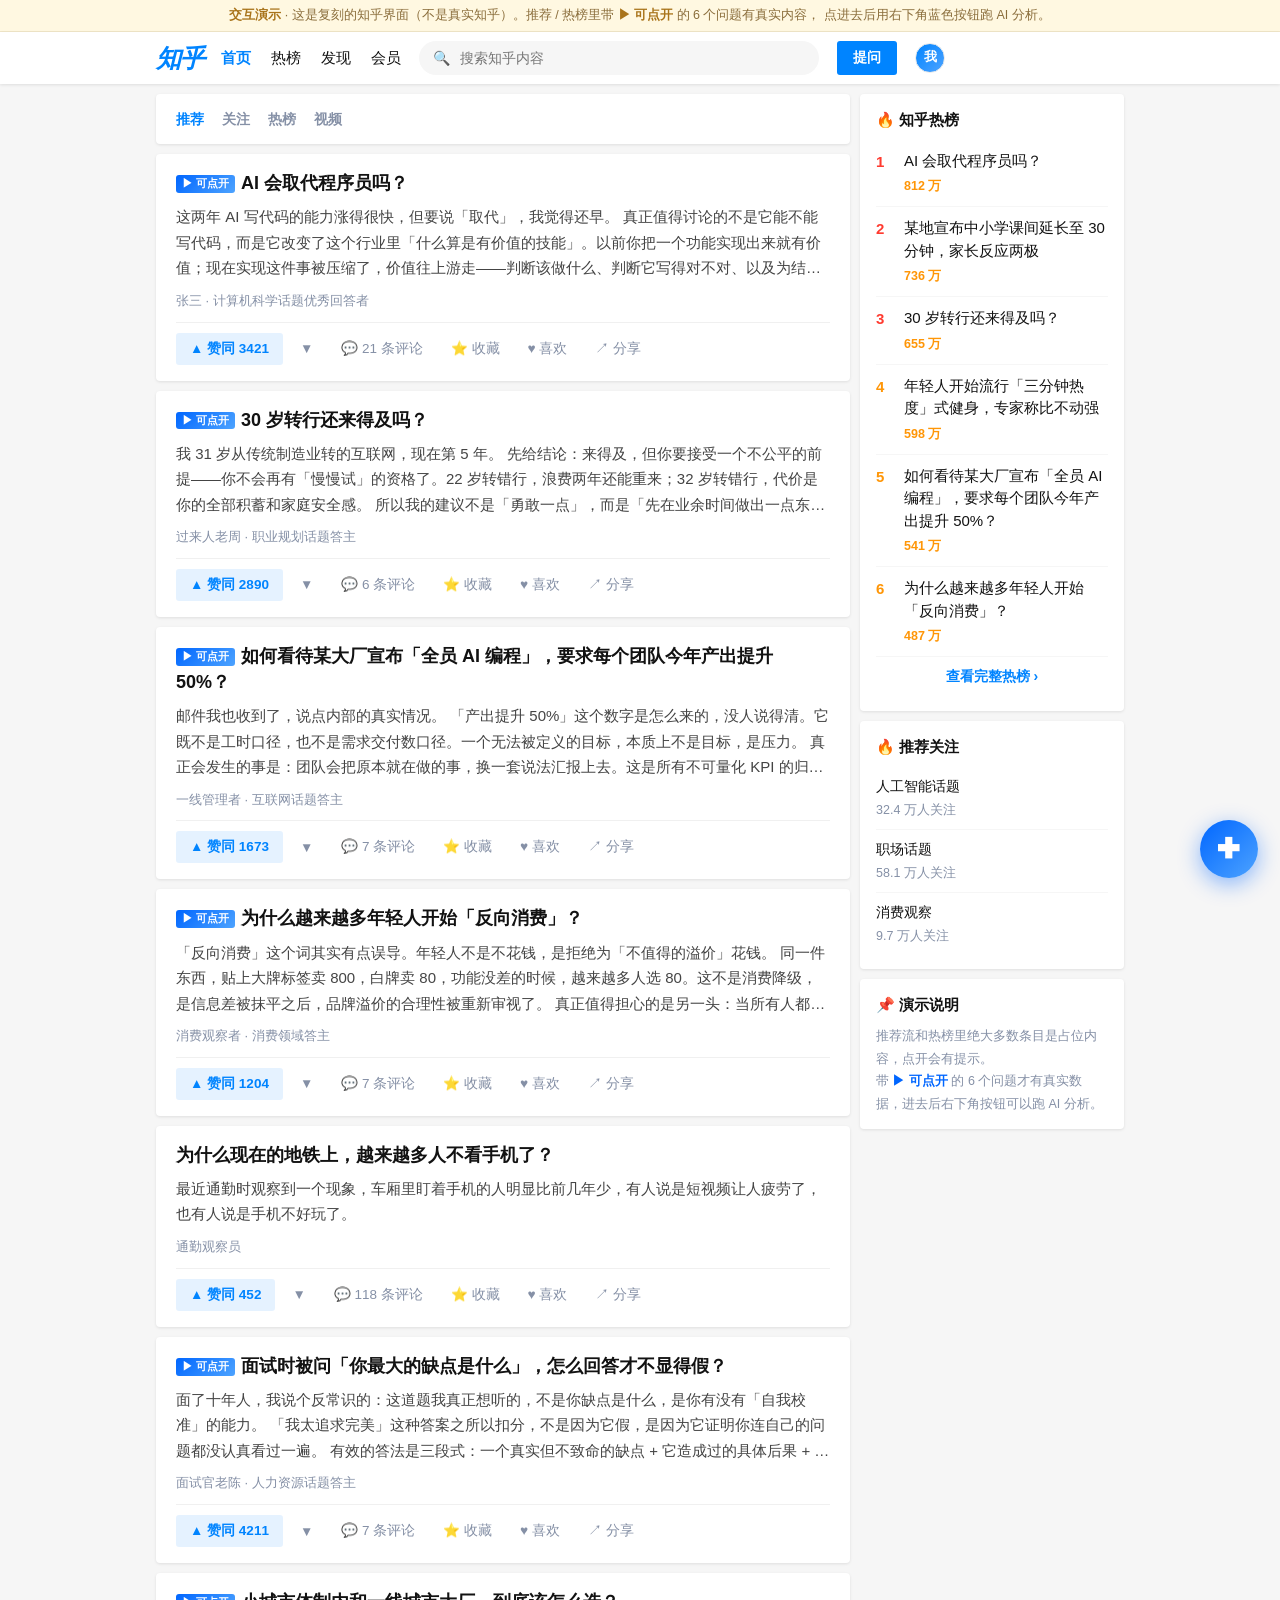
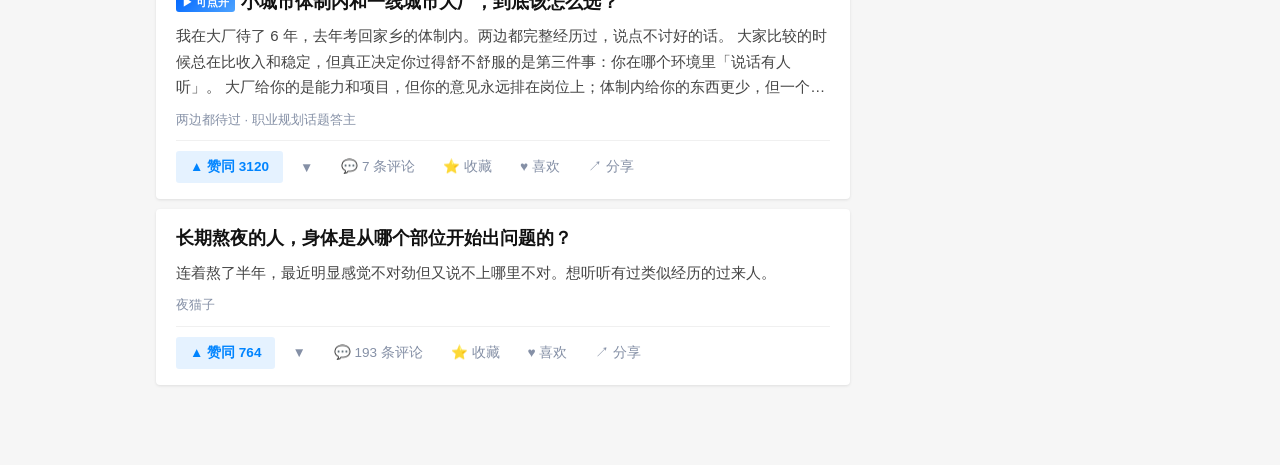
==== commit f5ce1b2c: "首页也留出 AI 入口：评委落在 /demo#/ 不该什么都看不见 原来 paint() 里是 hidden = r.name !== "question" —— 悬浮球只在问题详情页出现。 但提交的" ====
--- a/backend/demo.html
+++ b/backend/demo.html
@@ -192,7 +192,8 @@
   background:rgba(18,18,18,.88);color:#fff;font-size:13.5px;line-height:1.6;
   padding:11px 18px;border-radius:8px;z-index:2147483600;max-width:min(560px,90vw);
   opacity:0;pointer-events:none;transition:opacity .2s,transform .2s;text-align:center}
-#zh-toast.show{opacity:1;transform:translateX(-50%) translateY(0)}
+/* .show 要把 pointer-events 放开，否则提示里那几个「▶ 问题标题」的链接点不动 */
+#zh-toast.show{opacity:1;transform:translateX(-50%) translateY(0);pointer-events:auto}
 
 /* ═══════════════ AI 诊断卡（争论焦点 + 立场比例条 + 相关帖子） ═══════════════ */
 .zx-diagnosis{background:#fff;border-radius:4px;box-shadow:0 1px 3px rgba(18,18,18,.1);
@@ -294,10 +295,16 @@
 .zr-pf-name{font-weight:700;color:#ef4444}
 .zr-pf-claim{color:#b91c1c;margin:3px 0}
 .zr-pf-why{color:#444}
-.zr-p-rewrite{background:#e7f8f0;border:1px solid #bfe9d5;border-radius:7px;
-  padding:11px 13px;color:#14532d;line-height:1.75}
-.zr-copy{margin-left:8px;background:#fff;border:1px solid #bfe9d5;border-radius:6px;
-  cursor:pointer;padding:2px 10px;font-size:12px;color:#0fa968}
+/* 2026-09-15：「改好的版本」(.zr-p-rewrite) 按需求去掉了 —— 用户要的是判断和
+   参考资料，不是代笔。这两条留着的只有历史包袱，别再写回去。 */
+.zr-viewpoint{background:#f7f7fa;border-radius:7px;padding:9px 11px;margin-bottom:7px;
+  font-size:13px;color:#444;line-height:1.65}
+.zr-viewpoint b{color:#1e6fff;font-size:11.5px;margin-right:6px}
+.zr-p-loading{color:#8590a6;font-size:13px}
+.zr-p-ok{font-size:12.5px;color:#0fa968;background:#f0fbf6;border-radius:7px;padding:8px 11px}
+.zr-related-item{font-size:12.5px;line-height:1.6;padding:7px 0;border-bottom:1px solid #f0f0f0}
+.zr-related-item:last-child{border-bottom:none}
+.zr-related-reason{font-size:11.5px;color:#8590a6;margin-top:2px}
 .zr-item{padding:11px 0;border-bottom:1px solid #f0f0f0;cursor:pointer}
 .zr-item:last-child{border-bottom:none}
 .zr-item:hover .zr-item-t{color:#0066ff}
@@ -321,6 +328,32 @@
 .zx-node.root{background:linear-gradient(135deg,#0066ff,#4da3ff);color:#fff;
   border:none;font-weight:700;padding:6px 14px;border-radius:8px;font-size:14.5px}
 .zx-node.l1{background:#ecf3ff;border-color:#cfe0ff;font-weight:600;color:#12508f}
+
+/* ── 争议地图（首屏）：阵营比例条 + 阵营卡 + 被埋没的好评论 ── */
+.zc-sec{font-size:13px;font-weight:700;color:#1a1a1a;margin:14px 0 8px;display:flex;align-items:center;gap:6px}
+.zc-note{font-size:12px;color:#8590a6;line-height:1.6}
+.zc-bar{display:flex;height:16px;border-radius:8px;overflow:hidden;background:#eee;margin:8px 0 6px}
+.zc-seg{height:100%;transition:width .4s ease}
+.zc-legends{display:flex;flex-wrap:wrap;gap:6px 14px;font-size:12px;color:#444;margin-bottom:12px}
+.zc-legend{display:inline-flex;align-items:center;gap:5px}
+.zc-legend i{width:9px;height:9px;border-radius:3px;display:inline-block}
+.zc-camp{border:1px solid #eee;border-radius:8px;padding:10px 12px;margin-bottom:8px;
+  border-left:3px solid #ccc;background:#fff}
+.zc-camp-head{display:flex;align-items:center;gap:8px;margin-bottom:4px}
+.zc-camp-name{font-size:13px;font-weight:700;color:#1a1a1a}
+.zc-camp-size{font-size:11px;color:#8590a6;margin-left:auto;white-space:nowrap}
+.zc-camp-claim{font-size:12.5px;color:#444;line-height:1.6;margin-bottom:6px}
+.zc-grounds{display:flex;flex-wrap:wrap;gap:5px;margin:6px 0}
+.zc-ground{font-size:11px;background:#f4f8ff;border:1px solid #e0ecff;color:#12508f;
+  border-radius:999px;padding:2px 9px}
+.zc-quote{font-size:12.5px;color:#555;background:#fafafa;border-radius:7px;
+  padding:8px 10px;line-height:1.6;margin-top:6px}
+.zc-quote-who{font-size:11px;color:#8590a6;margin-top:4px}
+.zc-gem{border:1px solid #e6f4ec;background:#f7fdfa;border-radius:8px;padding:9px 11px;margin-bottom:8px}
+.zc-gem-meta{display:flex;gap:12px;font-size:11px;color:#8590a6;margin-bottom:4px}
+.zc-gem-text{font-size:12.5px;color:#1a1a1a;line-height:1.6}
+.zc-gem-why{font-size:11.5px;color:#2a9d8f;margin-top:5px;line-height:1.5}
+.zc-folder{margin:14px 0 0;border-top:1px solid #f0f0f0;padding-top:10px}
 </style>
 </head>
 <body>
@@ -372,6 +405,13 @@
 (function () {
   // 同源相对路径 —— 本地 http://localhost:8000/demo 和公网部署后都不用改
   const API = "";
+
+  // 调样式又不想烧直答额度时，在控制台执行：localStorage.zhaMock = 1
+  // 恢复真实调用：localStorage.removeItem("zhaMock")
+  // ⚠ 绝对不要把它写成常量 true —— 那样线上演示永远显示假数据。
+  const FORCE = (() => {
+    try { return localStorage.getItem("zhaMock") ? "?force=mock" : ""; } catch (e) { return ""; }
+  })();
 
   function esc(s) { const d = document.createElement("div"); d.textContent = s == null ? "" : String(s); return d.innerHTML; }
 
@@ -875,8 +915,12 @@
     document.getElementById("zh-side").innerHTML = sideHtml;
     const r = currentRoute();
     markTabs(r.name);
-    // 只有详情页才显示 AI 功能
-    document.getElementById("zx-fab").hidden = r.name !== "question";
+    // AI 入口每一页都留着。
+    // 以前是 hidden = r.name !== "question" —— 结果评委点开链接落在首页 #/，
+    // 满屏都是知乎的壳，找不到任何 AI 入口，得先猜中「点进某个问题」才看得到功能。
+    // 首页才是第一印象，入口不能藏。首页没有评论区的那两个功能会自己解释。
+    document.getElementById("zx-fab").hidden = false;
+    document.getElementById("zx-fab").classList.toggle("on-question", r.name === "question");
     window.scrollTo(0, 0);
   }
 
@@ -976,6 +1020,54 @@
       }).join("") + `</div>`;
   }
 
+  /* ── 争议地图渲染 ──
+     配色和导图分支一一对应：比例条第 i 段的颜色 == 阵营卡左侧条 == 导图第 i 个分支。 */
+  const ZC_COLORS = ["#4361ee", "#e63946", "#2a9d8f", "#e76f51",
+                     "#7b2cbf", "#0096c7", "#d62828", "#2d6a4f"];
+  function zcColor(i) { return ZC_COLORS[i % ZC_COLORS.length]; }
+
+  function campsBarHtml(camps) {
+    if (!camps || !camps.length) return "";
+    const segs = camps.map((c, i) =>
+      `<div class="zc-seg" style="width:${(c.ratio * 100).toFixed(1)}%;background:${zcColor(i)}" title="${esc(c.name)}"></div>`
+    ).join("");
+    const legends = camps.map((c, i) =>
+      `<span class="zc-legend"><i style="background:${zcColor(i)}"></i>${esc(c.name)}
+        <b style="color:#8590a6;font-weight:400">${Math.round(c.ratio * 100)}%</b></span>`
+    ).join("");
+    return `<div class="zc-bar">${segs}</div><div class="zc-legends">${legends}</div>`;
+  }
+
+  function campsListHtml(camps) {
+    if (!camps || !camps.length) return "";
+    return camps.map((c, i) => {
+      const sm = stanceMeta(c.stance);
+      const grounds = (c.grounds || []).length
+        ? `<div class="zc-grounds">${c.grounds.map((g) => `<span class="zc-ground">${esc(g)}</span>`).join("")}</div>`
+        : "";
+      const q = c.quote;
+      const quote = q && q.text
+        ? `<div class="zc-quote">「${esc(q.text)}」<div class="zc-quote-who">— ${esc(q.author || "用户")}${
+            q.likes ? `，${q.likes} 赞` : ""}</div></div>`
+        : "";
+      return `<div class="zc-camp" style="border-left-color:${zcColor(i)}">
+        <div class="zc-camp-head"><span class="zc-camp-name">${esc(c.name)}</span>
+          <span class="zx-stance ${sm.cls}">${sm.label}</span>
+          <span class="zc-camp-size">${c.size} 条</span></div>
+        <div class="zc-camp-claim">${esc(c.claim)}</div>${grounds}${quote}</div>`;
+    }).join("");
+  }
+
+  function gemsHtml(gems) {
+    if (!gems || !gems.length) return "";
+    return `<div class="zc-sec">💎 被埋没的好评论</div>
+      <div class="zc-note" style="margin:-4px 0 8px">赞数低、排在后面，但内容质量明显高于平均 —— 知乎的排序容易把它们盖掉。</div>` +
+      gems.map((g) => `<div class="zc-gem">
+        <div class="zc-gem-meta"><span>第 ${g.floor} 楼</span><span>${g.likes || 0} 赞</span><span>${esc(g.author || "用户")}</span></div>
+        <div class="zc-gem-text">${esc(g.text)}</div>
+        <div class="zc-gem-why">为什么值得看：${esc(g.why)}</div></div>`).join("");
+  }
+
   function cardEl(a) {
     const sm = stanceMeta(a.stance);
     const flaws = a.flaws || [];
@@ -1013,7 +1105,10 @@
   }
 
   async function streamAnalyze(comments, onEvent, model) {
-    const qs = model ? "?model=" + encodeURIComponent(model) : "";
+    const parts = [];
+    if (model) parts.push("model=" + encodeURIComponent(model));
+    if (FORCE) parts.push(FORCE.slice(1));
+    const qs = parts.length ? "?" + parts.join("&") : "";
     const resp = await fetch(API + "/api/analyze/stream" + qs, {
       method: "POST", headers: { "Content-Type": "application/json" },
       body: JSON.stringify({ comments }),
@@ -1049,7 +1144,14 @@
   async function analyze() {
     if (analyzing) return;
     const comments = scrapeComments();
-    if (!comments.length) { toast("这个页面没有可分析的评论"); return; }
+    if (!comments.length) {
+      // 首页/热榜这些列表页没有评论区 —— 别只说「没有」，
+      // 直接把几个能点开的问题摆出来，让人一步到位。
+      const real = REAL_IDS.filter((k) => QUESTIONS[k]).slice(0, 3);
+      toast("这一页是列表页，没有评论区。<br>打开下面任一问题再点一次：<br>" +
+        real.map((k) => `<a href="#/q/${k}" style="color:#0084ff;display:inline-block;margin-top:4px">▶ ${esc(QUESTIONS[k].title)}</a>`).join("<br>"));
+      return;
+    }
 
     analyzing = true;
     const btn = document.getElementById("zx-act-analyze");
@@ -1057,64 +1159,122 @@
     btn.disabled = true;
     btn.textContent = "分析中…";
 
-    // 立刻把诊断卡亮出来，别让用户盯着空白
+    // 立刻把面板亮出来，别让用户盯着空白
     document.querySelectorAll(".zx-host").forEach((n) => n.remove());
     const diag = document.getElementById("zx-diag");
     diag.hidden = false;
+    const title = (document.querySelector(".QuestionHeader-title") || {}).textContent || document.title;
     diag.innerHTML = `<div class="zx-diag-head"><span class="zx-ai-chip">AI</span>
-        ⚔️ 评论区诊断 <span class="zx-src" id="zx-src">分析中</span></div>
-      <div class="zx-core" id="zx-core">正在逐条分析这 ${comments.length} 条评论…</div>
-      <div id="zx-stats"></div><div class="zx-progress" id="zx-prog"></div>`;
+        ⚔️ 争议地图 <span class="zx-src" id="zx-src">分析中</span></div>
+      <div class="zx-core" id="zx-core">正在读取这 ${comments.length} 条评论，划分阵营…</div>
+      <div id="zx-prog" class="zx-progress">已 0s</div>
+      <div id="zx-map" style="color:#8590a6;font-size:12.5px"></div>
+      <div id="zx-stats"></div>
+      <div id="zx-fold" class="zc-folder" hidden></div>`;
     const coreEl = diag.querySelector("#zx-core");
     const progEl = diag.querySelector("#zx-prog");
     const srcEl = diag.querySelector("#zx-src");
+    const mapEl = diag.querySelector("#zx-map");
     const statsEl = diag.querySelector("#zx-stats");
+    const foldEl = diag.querySelector("#zx-fold");
     diag.scrollIntoView({ block: "nearest" });
 
     const began = Date.now();
-    const paint = (msg) => {
-      progEl.textContent = `${msg} · 已 ${Math.round((Date.now() - began) / 1000)}s`;
-    };
-    const timer = setInterval(() => paint(`已分析 ${got} / ${comments.length} 条`), 1000);
+    const timer = setInterval(() => {
+      if (!progEl.textContent.startsWith("✔")) {
+        progEl.textContent = `已 ${Math.round((Date.now() - began) / 1000)}s`;
+      }
+    }, 1000);
+
     let got = 0;
-    paint(`已分析 0 / ${comments.length} 条`);
-
+    try {
+      /* ── 第一步：争议地图。这是产品首屏 —— 阵营划分比逐条分析值钱得多。 ── */
+      const resp = await fetch(API + "/api/consensus" + FORCE, {
+        method: "POST", headers: { "Content-Type": "application/json" },
+        body: JSON.stringify({ title, comments }),
+      });
+      if (!resp.ok) throw new Error("后端 HTTP " + resp.status);
+      const data = await resp.json();
+      const camps = data.camps || [];
+
+      const src = data._source || "";
+      srcEl.className = "zx-src " + src;
+      srcEl.textContent = src === "mock" ? "🚧 假数据" : (src === "cache" ? "📥 缓存" : "🔼 直答");
+      if (src === "mock" && data._error) {
+        mapEl.innerHTML = `<div style="background:#fef4e6;border:1px solid #fde68a;border-radius:6px;
+          padding:7px 9px;font-size:12px;color:#92400e">⚠️ 后端在用兜底假数据（${esc(data._error)}）</div>`;
+      }
+
+      coreEl.innerHTML = `${esc(data.core_dispute || "")}` +
+        (data.crux ? `<div class="zc-note" style="margin-top:6px">分歧根源：${esc(data.crux)}</div>` : "");
+
+      mapEl.innerHTML =
+        `<div class="zc-sec">⚖️ 阵营分布
+           <span style="font-weight:400;color:#8590a6;font-size:11.5px">
+             共读 ${data._total || comments.length} 条，抽样 ${data._analyzed || comments.length} 条</span></div>` +
+        campsBarHtml(camps) + campsListHtml(camps) +
+        gemsHtml(data.buried_gems) +
+        (data.mindmap
+          ? `<div class="zc-sec">🧠 争议图谱</div><div class="zx-tree">${`<ul>${treeHtml(data.mindmap, 0)}</ul>`}</div>`
+          : "") +
+        relatedHtml(data.related_posts);
+
+      progEl.textContent = `✔ 争议地图完成 · ${camps.length} 个阵营 · 已 ${Math.round((Date.now() - began) / 1000)}s`;
+
+      /* ── 第二步：逐条分析，降级成「展开看细节」。 ── */
+      if (comments.length) {
+        foldEl.hidden = false;
+        foldEl.innerHTML = `<button class="zx-btn zx-btn-ghost" id="zx-fold-btn">
+          🔍 展开逐条分析（${comments.length} 条）</button>
+          <span style="font-size:11.5px;color:#8590a6;margin-left:8px">立场 / 意思 / 逻辑 / 漏洞</span>`;
+        foldEl.querySelector("#zx-fold-btn").onclick = () => {
+          foldEl.querySelector("#zx-fold-btn").disabled = true;
+          foldEl.querySelector("#zx-fold-btn").textContent = "逐条分析中…";
+          runPerComment(comments, foldEl);
+        };
+      }
+    } catch (e) {
+      progEl.innerHTML = `<span style="color:#b91c1c">✕ 出错：${esc(e.message)}</span><br>
+        <span style="color:#8590a6">本地请确认后端已启动（start.bat）；线上请稍后重试。</span>`;
+      mapEl.innerHTML = `<div style="color:#8590a6;font-size:12.5px">
+        后端没接上，也没有降到假数据。确认 <b>http://localhost:8000/api/health</b> 能打开。</div>`;
+    } finally {
+      clearInterval(timer);
+      analyzing = false;
+      btn.disabled = false;
+      btn.textContent = old;
+    }
+  }
+
+  /* 逐条分析：流式把卡片贴到每条评论下面（首屏之后才跑） */
+  async function runPerComment(comments, foldEl) {
+    const statsEl = document.getElementById("zx-stats");
+    const status = foldEl.querySelector("#zx-fold-btn");
+    let got = 0;
     const place = (a) => {
       const host = document.querySelector(`.CommentItem[data-id="${CSS.escape(String(a.id))}"]`);
       if (!host || host.querySelector(".zx-host")) return false;
       host.appendChild(cardEl(a));
       return true;
     };
-
     const onEvent = (name, obj) => {
-      if (name === "meta") {
-        if (obj.core_dispute) coreEl.textContent = obj.core_dispute;
-        paint(`已分析 ${got} / ${comments.length} 条`);
-      } else if (name === "analysis") {
+      if (name === "analysis") {
         if (place(obj)) got++;
-        paint(`已分析 ${got} / ${comments.length} 条`);
+        status.textContent = `逐条分析中… ${got} / ${comments.length}`;
       } else if (name === "done") {
-        if (obj.core_dispute) coreEl.textContent = obj.core_dispute;
-        statsEl.innerHTML = barHtml(obj.stats) + relatedHtml(obj.related_posts);
-        const src = obj.source || "";
-        srcEl.className = "zx-src " + src;
-        srcEl.textContent = src;
-        clearInterval(timer);
-        progEl.textContent = `✔ 完成 · 共分析 ${got} 条 · 数据来源：${src || "未知"}`;
+        status.textContent = `✔ 逐条分析完成（${got} 条）`;
+        if (statsEl) statsEl.innerHTML = barHtml(obj.stats);
       } else if (name === "error") {
-        clearInterval(timer);
-        progEl.innerHTML = `<span style="color:#b91c1c">✕ 分析出错：${esc(obj.message || JSON.stringify(obj))}</span>`;
+        status.textContent = `✕ 逐条分析出错：${obj.message || ""}`;
       }
     };
-
     try {
       // 首批走快模型：thinking 得把整批「想」完才吐第一条，首屏要干等
       await streamAnalyze(comments, onEvent, "fast");
       if (!got) throw new Error("流结束了但一条结果都没回来");
     } catch (e) {
-      clearInterval(timer);
+      status.textContent = "流式没接上，退回整批分析…";
       try {
-        progEl.textContent = "流式没接上，退回整批分析…";
         const resp = await fetch(API + "/api/analyze", {
           method: "POST", headers: { "Content-Type": "application/json" },
           body: JSON.stringify({ comments }),
@@ -1122,21 +1282,11 @@
         if (!resp.ok) throw new Error("后端 HTTP " + resp.status);
         const data = await resp.json();
         for (const a of data.analyses || []) { if (place(a)) got++; }
-        coreEl.textContent = data.core_dispute || coreEl.textContent;
-        statsEl.innerHTML = barHtml(data.stats) + relatedHtml(data.related_posts);
-        srcEl.className = "zx-src " + (data._source || "");
-        srcEl.textContent = data._source || "";
-        progEl.textContent = `✔ 完成（整批回退）· 共 ${got} 条 · 数据来源：${data._source || "未知"}`
-          + (data._error ? ` · 降级原因：${data._error}` : "");
+        if (statsEl) statsEl.innerHTML = barHtml(data.stats);
+        status.textContent = `✔ 逐条分析完成（整批回退，${got} 条）`;
       } catch (e2) {
-        progEl.innerHTML = `<span style="color:#b91c1c">✕ 出错：${esc(e2.message)}</span><br>
-          <span style="color:#8590a6">本地请确认后端已启动（start.bat）；线上请稍后重试。</span>`;
+        status.textContent = `✕ 逐条分析出错：${e2.message}`;
       }
-    } finally {
-      clearInterval(timer);
-      analyzing = false;
-      btn.disabled = false;
-      btn.textContent = old;
     }
   }
 
@@ -1175,7 +1325,12 @@
     const content = richEl ? richEl.textContent.replace(/\s+/g, " ").trim().slice(0, 3000) : "";
     const titleEl = document.querySelector(".QuestionHeader-title");
     const title = titleEl ? titleEl.textContent.trim() : "";
-    if (!content) { toast("这个页面没识别到正文"); return; }
+    if (!content) {
+      const real = REAL_IDS.filter((k) => QUESTIONS[k]).slice(0, 3);
+      toast("这一页没有正文可拆。<br>打开下面任一回答再点一次：<br>" +
+        real.map((k) => `<a href="#/q/${k}" style="color:#0084ff;display:inline-block;margin-top:4px">▶ ${esc(QUESTIONS[k].title)}</a>`).join("<br>"));
+      return;
+    }
 
     const d = openDrawer(`<div class="zr-head">🧠 思维导图 <button class="zr-close">✕</button></div>
       <div class="zr-count">${esc(title)}</div>
@@ -1212,10 +1367,10 @@
   let polishTimer = null;
   function polishDrawer(prefill) {
     const d = openDrawer(`<div class="zr-head">✍️ 写评论 · 实时检测 <button class="zr-close">✕</button></div>
-      <textarea class="zr-draft" placeholder="在这里写你的评论…&#10;停 1.5 秒，AI 会自动挑出逻辑漏洞并给一版改好的。">${esc(prefill || "")}</textarea>
+      <textarea class="zr-draft" placeholder="在这里写你的评论…&#10;停 1.5 秒，AI 会自动概括你的观点、挑出逻辑漏洞，并找出相关讨论。">${esc(prefill || "")}</textarea>
       <div class="zr-bar"><label><input type="checkbox" id="zx-realtime" checked> 实时检测</label>
         <span>停顿 1.5 秒自动分析</span></div>
-      <div id="zx-polish-out" style="color:#8590a6">输入评论，AI 会挑出逻辑漏洞并给一版改好的。</div>`);
+      <div id="zx-polish-out" style="color:#8590a6">输入评论，AI 会概括观点、挑出逻辑漏洞，并找出相关讨论。</div>`);
     const ta = d.querySelector(".zr-draft");
     ta.addEventListener("input", () => {
       if (!d.querySelector("#zx-realtime").checked) return;
@@ -1229,33 +1384,69 @@
     if (prefill && prefill.trim()) runPolish(d);
   }
 
+  /* 两个接口并行发：
+        /api/related 只搜不调模型，约 1 秒 → 先把相关帖子铺出来
+        /api/polish  要调模型 5 秒多 → 逻辑漏洞晚几秒填进来
+     串着跑的话用户 6 秒内什么都看不到，「实时」就不成立了。 */
   async function runPolish(d) {
     const ta = d.querySelector(".zr-draft");
     const out = d.querySelector("#zx-polish-out");
     const draft = (ta.value || "").trim();
-    if (!draft) { out.style.color = "#8590a6"; out.textContent = "输入评论，AI 会挑出逻辑漏洞并给一版改好的。"; return; }
+    const EMPTY = "输入评论，AI 会概括观点、挑出逻辑漏洞，并找出相关讨论。";
+    if (!draft) { out.style.color = "#8590a6"; out.textContent = EMPTY; return; }
     out.style.color = "";
-    out.textContent = "检测中…";
+    out.innerHTML = `<div class="zr-p-loading">检测中…</div>
+      <div class="zr-related-slot"><div class="zr-p-loading" style="font-size:11.5px">正在找相关讨论…</div></div>`;
+
+    const post = (path) => fetch(API + path + FORCE, {
+      method: "POST", headers: { "Content-Type": "application/json" },
+      body: JSON.stringify({ draft }),
+    });
+
+    // 相关讨论先到就先渲染；万一模型先回来把整块重写了，下面用 relHtml 补回去
+    let relHtml = null;
+    const paintRelated = () => {
+      const slot = out.querySelector(".zr-related-slot");
+      if (slot && relHtml !== null) slot.innerHTML = relHtml;
+    };
+
+    // ① 相关讨论：先回先渲染，不等模型
+    post("/api/related").then((r) => (r.ok ? r.json() : null)).then((rel) => {
+      const posts = (rel && rel.related_posts) || [];
+      relHtml = posts.length
+        ? `<div class="zc-sec" style="margin:12px 0 6px">🔗 相关讨论</div>` + posts.map((p) => {
+            const t = p.url
+              ? `<a href="${esc(p.url)}" target="_blank" rel="noopener" style="color:#0066ff;text-decoration:none">${esc(p.title)}</a>`
+              : esc(p.title);
+            return `<div class="zr-related-item">📄 ${t}${
+              p.reason ? `<div class="zr-related-reason">${esc(p.reason)}</div>` : ""}</div>`;
+          }).join("")
+        : `<div class="zr-p-loading" style="font-size:11.5px">没搜到相关讨论</div>`;
+      paintRelated();
+    }).catch(() => {
+      relHtml = `<div class="zr-p-loading" style="font-size:11.5px">相关讨论暂时取不到</div>`;
+      paintRelated();
+    });
+
+    // ② 观点 + 漏洞：慢的那半，回来后再补上
     try {
-      const resp = await fetch(API + "/api/polish", {
-        method: "POST", headers: { "Content-Type": "application/json" },
-        body: JSON.stringify({ draft }),
-      });
+      const resp = await post("/api/polish");
       if (!resp.ok) throw new Error("后端 HTTP " + resp.status);
       const data = await resp.json();
       const flaws = (data.flaws || []).map((f) => `<div class="zr-p-flaw">
         <div class="zr-pf-name">⚠ ${esc(f.name)}</div>
         <div class="zr-pf-claim">问题点：${esc(f.claim)}</div>
-        <div class="zr-pf-why">原因：${esc(f.why)}</div></div>`).join("");
-      out.innerHTML = `<div class="zr-verdict"><b>判断：</b>${esc(data.verdict)}</div>${flaws}
-        <div class="zr-p-rewrite"><b>✨ 改好的版本</b><button class="zr-copy">复制</button><br>${esc(data.rewrite)}</div>`;
-      const cp = out.querySelector(".zr-copy");
-      if (cp) cp.onclick = () => {
-        navigator.clipboard.writeText(data.rewrite || "").then(
-          () => { cp.textContent = "已复制"; }, () => { cp.textContent = "复制失败"; });
-      };
+        <div class="zr-pf-why">原因：${esc(f.why)}</div></div>`).join("") ||
+        `<div class="zr-p-ok">✔ 没挑出明显的逻辑漏洞</div>`;
+      out.innerHTML =
+        (data.viewpoint ? `<div class="zr-viewpoint"><b>你想说</b>${esc(data.viewpoint)}</div>` : "") +
+        `<div class="zr-verdict"><b>判断：</b>${esc(data.verdict)}</div>` + flaws +
+        `<div class="zr-related-slot"></div>`;
+      paintRelated();
     } catch (e) {
-      out.innerHTML = `<span style="color:#b91c1c">✕ 分析失败：${esc(e.message)}</span>`;
+      out.innerHTML = `<span style="color:#b91c1c">✕ 分析失败：${esc(e.message)}</span>
+        <div class="zr-related-slot"></div>`;
+      paintRelated();
     }
   }
 
